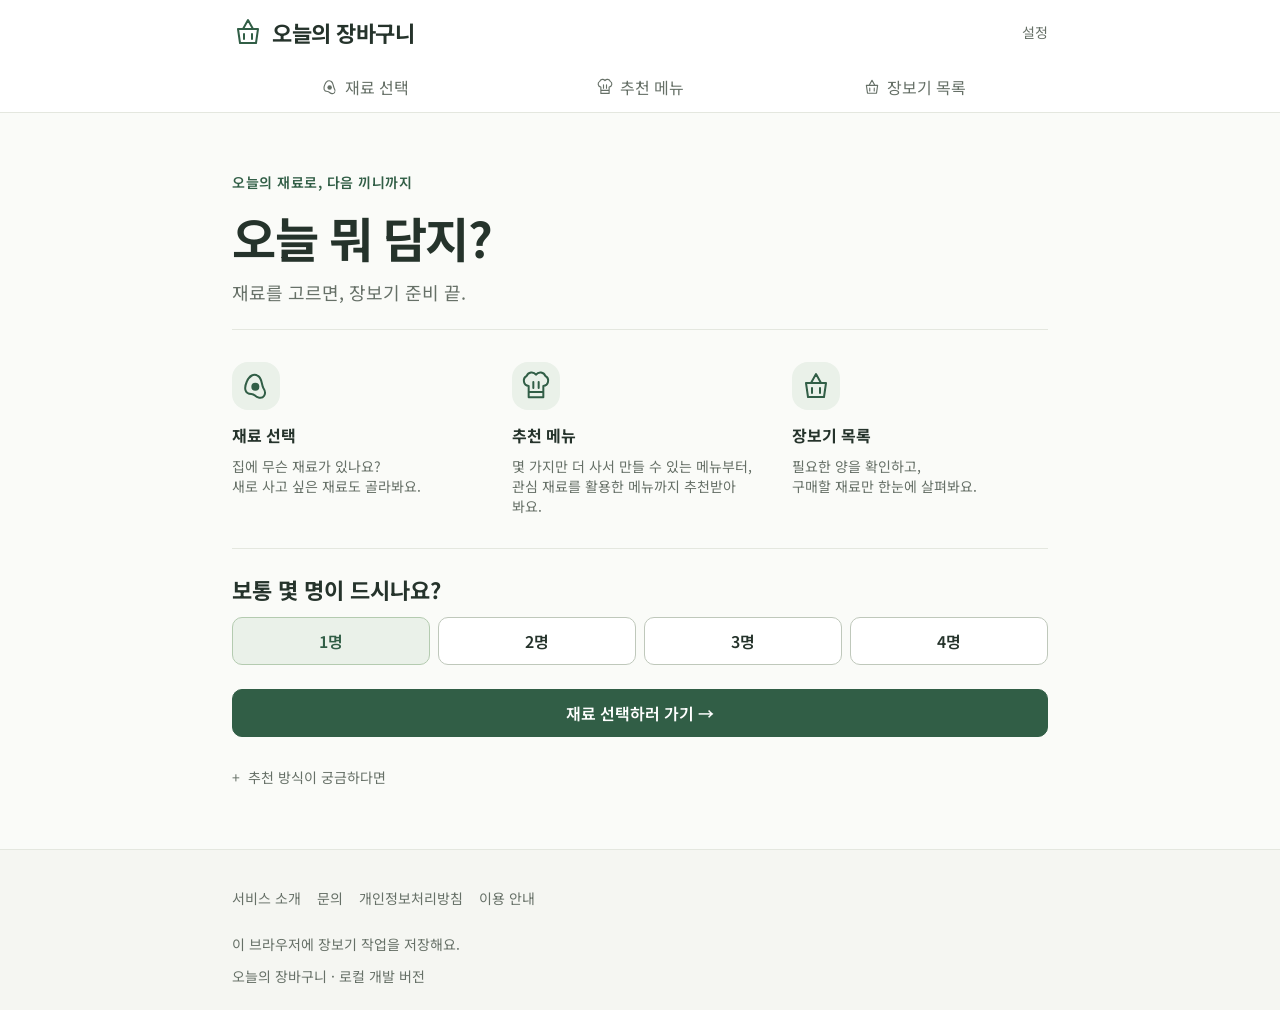
==== index.html @ 06459561 "Search Console 색인 생성 오류해결 Search Console에서 홈페이지 실제 URL 테스트_noindex 문제" ====
<!doctype html>
<html lang="ko">
<head>
  <meta charset="utf-8">
  <meta name="viewport" content="width=device-width, initial-scale=1">
  <meta name="description" content="관심 식재료로 메뉴를 고르고, 재료별 장보기 목록을 만들어요.">
  <meta name="robots" content="index, follow">
  <title>홈 | 오늘의 장바구니</title>
  <link rel="stylesheet" href="https://fonts.googleapis.com/css2?family=Noto+Sans+KR:wght@400;600;700&display=swap">
  <link rel="stylesheet" href="css/style.css">
  <script type="module" src="js/app.js"></script>
  <link rel="alternate" type="application/rss+xml" title="오늘의 장바구니 RSS" href="https://work001-c91.pages.dev/rss.xml">
</head>
<body data-page="home">
  <a class="skip-link" href="#main">본문으로 건너뛰기</a>
  <header class="site-header"><div class="container"><div class="brand-row"><a class="brand" href="index.html"><svg class="brand-mark" viewBox="0 0 32 32" fill="none" aria-hidden="true"><path d="M6 13h20l-2 14H8L6 13Z M11 13l5-9 5 9 M12 18v5 M20 18v5" stroke="currentColor" stroke-width="2" stroke-linecap="round" stroke-linejoin="round"/></svg><span>오늘의 장바구니</span></a><a class="settings-link" data-settings href="settings.html">설정</a></div><nav class="main-nav" aria-label="장보기 화면"><a href="ingredients.html"><svg class="nav-icon" viewBox="0 0 48 48" fill="none" aria-hidden="true" focusable="false"><path d="M35 27c6 9 0 17-8 14-4-1-5-5-10-5C7 36 6 27 10 18 14 8 21 5 27 9c6 3 5 12 8 18Z" stroke="currentColor" stroke-width="3" stroke-linejoin="round"/><circle cx="23" cy="25" r="6" fill="currentColor"/></svg><span>재료 선택</span></a><a href="recipes.html"><svg class="nav-icon" viewBox="0 0 48 48" fill="none" aria-hidden="true" focusable="false"><path d="M13 24a8 8 0 0 1-3-15 8 8 0 0 1 14-2 8 8 0 0 1 14 2 8 8 0 0 1-3 15v17H13V24Z M13 33h22 M20 18v9 M28 18v9" stroke="currentColor" stroke-width="3" stroke-linecap="round" stroke-linejoin="round"/></svg><span>추천 메뉴</span></a><a href="shopping-list.html"><svg class="nav-icon" viewBox="0 0 32 32" fill="none" aria-hidden="true" focusable="false"><path d="M6 13h20l-2 14H8L6 13Z M11 13l5-9 5 9 M12 18v5 M20 18v5" stroke="currentColor" stroke-width="2" stroke-linecap="round" stroke-linejoin="round"/></svg><span>장보기 목록</span></a></nav></div></header>
  <main id="main" class="container"><div id="warnings" aria-live="polite"></div><section class="home-intro"><p class="eyebrow">오늘의 재료로, 다음 끼니까지</p><h1>오늘 뭐 담지?</h1><p class="home-promise">재료를 고르면, 장보기 준비 끝.</p><ol class="home-steps" aria-label="장보기 이용 순서"><li><svg class="home-step-icon" viewBox="0 0 48 48" fill="none" aria-hidden="true" focusable="false"><path d="M35 27c6 9 0 17-8 14-4-1-5-5-10-5C7 36 6 27 10 18 14 8 21 5 27 9c6 3 5 12 8 18Z" stroke="currentColor" stroke-width="3" stroke-linejoin="round"/><circle cx="23" cy="25" r="6" fill="currentColor"/></svg><strong>재료 선택</strong><span>집에 무슨 재료가 있나요?<br>새로 사고 싶은 재료도 골라봐요.</span><svg class="home-step-arrow" viewBox="0 0 32 24" fill="none" aria-hidden="true" focusable="false"><path d="M2 12h26M19 3l9 9-9 9" stroke="currentColor" stroke-width="3" stroke-linecap="round" stroke-linejoin="round"/></svg></li><li><svg class="home-step-icon" viewBox="0 0 48 48" fill="none" aria-hidden="true" focusable="false"><path d="M13 24a8 8 0 0 1-3-15 8 8 0 0 1 14-2 8 8 0 0 1 14 2 8 8 0 0 1-3 15v17H13V24Z M13 33h22 M20 18v9 M28 18v9" stroke="currentColor" stroke-width="3" stroke-linecap="round" stroke-linejoin="round"/></svg><strong>추천 메뉴</strong><span>몇 가지만 더 사서 만들 수 있는 메뉴부터,<br>관심 재료를 활용한 메뉴까지 추천받아 봐요.</span><svg class="home-step-arrow" viewBox="0 0 32 24" fill="none" aria-hidden="true" focusable="false"><path d="M2 12h26M19 3l9 9-9 9" stroke="currentColor" stroke-width="3" stroke-linecap="round" stroke-linejoin="round"/></svg></li><li><svg class="home-step-icon" viewBox="0 0 32 32" fill="none" aria-hidden="true" focusable="false"><path d="M6 13h20l-2 14H8L6 13Z M11 13l5-9 5 9 M12 18v5 M20 18v5" stroke="currentColor" stroke-width="2" stroke-linecap="round" stroke-linejoin="round"/></svg><strong>장보기 목록</strong><span>필요한 양을 확인하고,<br>구매할 재료만 한눈에 살펴봐요.</span></li></ol></section><div id="app"></div><p id="live" role="status" aria-live="polite" aria-atomic="true"></p><noscript><p class="notice warning">재료 선택과 추천 메뉴에는 JavaScript가 필요해요. 브라우저 설정에서 허용해 주세요.</p></noscript></main>
  <footer class="site-footer"><div class="container"><nav class="footer-links" aria-label="서비스 안내"><a href="about.html">서비스 소개</a><a href="contact.html">문의</a><a href="privacy.html">개인정보처리방침</a><a href="terms.html">이용 안내</a></nav><p class="muted">이 브라우저에 장보기 작업을 저장해요.</p><p class="muted">오늘의 장바구니 · 로컬 개발 버전</p></div></footer>
</body>
</html>
---- css/style.css ----
:root {
  --picker-chip-height: 40px; --picker-tab-height: 44px; --picker-filter-height: 36px;
  --pantry-bg: #EAF3E7; --pantry-text: #365B34; --pantry-border: #B4CBB0;
  --interest-bg: #FFF0DF; --interest-text: #8A460D; --interest-border: #E8BF94;
  --interest-hover: #F9E3CA; --pantry-hover: #DFECDD;
  --servings-control-width: 144px; --bottom-panel-height: 45dvh;
  --home-display-size: 40px; --home-display-line: 52px;
  --shadow-soft: 0 2px 8px #25332B06; --pill-radius: 999px;
  --nav-icon-size: 18px; --nav-icon-gap: 6px;
  --selected-basis-size: 14px; --selected-basis-line: 20px;
  --home-step-icon: 40px; --home-step-arrow: 24px; --home-step-arrow-top: 8px;
  --recipe-image-ratio: 1; --home-title: 32px; --home-title-line: 44px;
  --hero-space: 64px; --hero-title-size: 28px; --hero-title-line: 40px;
  --hero-number-size: 22px; --narrow-width: 640px;
  --search-max-height: 320px; --sidebar-width: 320px;
  --dialog-width: 400px; --letter-spacing: 0px;
  --compact-title: 18px; --header-layer: 10; --manager-width: 720px;
  --compact-header: 48px; --manager-desktop-height: 85dvh;
  color-scheme: light;
  --font: 'Noto Sans KR', sans-serif;
  --primary: #315E46; --primary-hover: #264B37; --primary-pressed: #193526;
  --secondary: #EAF1E9; --bg: #FAFBF8; --surface: #FFFFFF;
  --surface-soft: #F5F6F2; --divider: #E4E7DF; --heading-rule: 3px;
  --text: #25332B; --muted: #667067; --border: #BFC8BB;
  --success: #315E46; --success-bg: #DCFCE7;
  --warning: #854D0E; --warning-bg: #FEF3C7;
  --error: #B91C1C; --error-bg: #FEE2E2;
  --danger-hover: #991B1B; --danger-pressed: #7F1D1D;
  --soft-hover: #F1F5F9; --soft-pressed: #E2E8F0;
  --disabled-bg: #E2E8F0; --disabled-text: #475569;
  --overlay: #0F172A80;
  --s1: 4px; --s2: 8px; --s3: 12px; --s4: 16px;
  --s5: 24px; --s6: 32px; --s7: 48px; --s8: 64px;
  --radius-control: 10px; --radius-card: 16px;
  --line: 1px; --focus: 3px solid #315E46;
  --shadow-dialog: 0 8px 24px #0F172A26;
  --content-width: 880px; --reading-width: 720px; --settings-width: 640px;
  --gutter: 16px; --touch: 48px; --header-height: 64px; --nav-height: 48px;
  --title-size: 28px; --title-line: 40px;
  --heading-size: 22px; --heading-line: 32px;
  --body-size: 16px; --body-line: 26px; --small-line: 24px;
  --quantity-size: 18px; --quantity-line: 28px;
  --weight-normal: 400; --weight-button: 600; --weight-heading: 700;
  --ad-content-gap: 32px; --ad-control-gap: 48px;
}

/* Foundations */
* { box-sizing: border-box; }
[hidden] { display: none !important; }
html { scroll-behavior: smooth; scroll-padding-top: calc(var(--header-height) + var(--nav-height) + var(--s4)); }
body { margin: 0; font: var(--weight-normal) var(--body-size)/var(--body-line) var(--font); color: var(--text); background: var(--bg); word-break: keep-all; overflow-wrap: anywhere; }
body:has(dialog[open]) { overflow: hidden; }
h1,h2,h3,p { margin: 0; }
h1 { font-size: var(--title-size); line-height: var(--title-line); }
h2 { font-size: var(--heading-size); line-height: var(--heading-line); }
h3 { font-size: var(--compact-title); line-height: var(--small-line); }
p + p { margin-top: var(--s3); }
a { color: var(--primary); text-underline-offset: var(--s1); }
button,input,select,textarea { font: inherit; max-width: 100%; }
button,a,input { -webkit-tap-highlight-color: transparent; touch-action: manipulation; }
button { cursor: pointer; }
button:disabled { cursor: not-allowed; }
button,a,p,li,section,div,article { min-width: 0; }
svg { display: block; flex-shrink: 0; }
ul,ol { padding-left: var(--s5); }
:focus-visible { outline: var(--focus); outline-offset: var(--s1); }
.container { width: 100%; max-width: var(--content-width); margin-inline: auto; padding-inline: var(--gutter); }
main { padding-block: var(--s5) var(--s7); min-height: 65vh; }
.muted,.lede { color: var(--muted); }
.eyebrow { color: var(--primary); font-size: var(--selected-basis-size); font-weight: var(--weight-button); }
.section-heading { display: flex; align-items: center; justify-content: space-between; flex-wrap: wrap; gap: var(--s2); margin-bottom: var(--s3); }
.section-heading h2 { margin: 0; }
.section-heading > a { display: inline-flex; align-items: center; min-height: var(--touch); font-size: var(--selected-basis-size); }
.page-heading { margin-bottom: var(--s5); }
.page-heading .eyebrow { display: none; }
body:is([data-page=ingredients],[data-page=recipes],[data-page=shopping-list]) .page-heading { position: absolute; width: 1px; height: 1px; overflow: hidden; clip-path: inset(50%); }
.flow-heading { position: absolute; width: 1px; height: 1px; overflow: hidden; clip-path: inset(50%); }

/* Shared header: navigation is quieter than the current task. */
.skip-link { position: absolute; top: -100px; left: var(--s4); z-index: 20; background: var(--surface); padding: var(--s3); }
.skip-link:focus { top: var(--s2); }
.site-header { position: sticky; top: 0; z-index: var(--header-layer); background: var(--surface); border-bottom: var(--line) solid var(--divider); }
.brand-row { min-height: var(--header-height); display: flex; justify-content: space-between; align-items: center; gap: var(--s3); }
.brand { display: inline-flex; align-items: center; gap: var(--s2); color: var(--text); text-decoration: none; font-size: var(--compact-title); font-weight: var(--weight-heading); letter-spacing: -.5px; }
.brand-mark { width: var(--s6); height: var(--s6); color: var(--primary); }
.settings-link { min-height: var(--touch); display: inline-flex; align-items: center; color: var(--muted); font-size: var(--selected-basis-size); text-decoration: none; white-space: nowrap; }
.main-nav { display: grid; grid-template-columns: repeat(3,minmax(0,1fr)); gap: var(--s2); }
.main-nav a { display: flex; align-items: center; justify-content: center; gap: var(--nav-icon-gap); min-height: var(--nav-height); border-bottom: var(--heading-rule) solid transparent; color: var(--muted); font-size: var(--selected-basis-size); text-decoration: none; }
.main-nav a[aria-current=page] { color: var(--primary); border-color: var(--primary); font-weight: var(--weight-heading); }
.main-nav a:hover { color: var(--primary); }
.nav-icon { width: var(--nav-icon-size); height: var(--nav-icon-size); }

/* Buttons and fields */
.button { min-height: var(--touch); display: inline-flex; align-items: center; justify-content: center; gap: var(--s2); padding: var(--s2) var(--s4); border: var(--line) solid var(--border); border-radius: var(--radius-control); background: var(--surface); color: var(--text); font-size: var(--body-size); font-weight: var(--weight-button); line-height: var(--small-line); text-align: center; text-decoration: none; }
.primary { background: var(--primary); color: var(--surface); border-color: var(--primary); }
.primary:hover { background: var(--primary-hover); }
.primary:active { background: var(--primary-pressed); }
.secondary:hover { background: var(--surface-soft); }
.selected,.selected:hover { background: var(--secondary); color: var(--primary); border-color: var(--pantry-border); }
.danger { background: var(--error); color: var(--surface); border-color: var(--error); }
.danger:hover { background: var(--danger-hover); }
.text-danger { border-color: transparent; background: transparent; color: var(--error); }
.text-danger:hover { background: var(--error-bg); }
.button:disabled { background: var(--surface-soft); color: var(--disabled-text); border-color: var(--divider); opacity: .65; }
.square { width: var(--touch); padding: 0; }
.actions { display: flex; flex-wrap: wrap; gap: var(--s2); margin-top: var(--s5); }
.actions > .button { flex: 1 1 auto; }
input[type=search],textarea { width: 100%; min-height: var(--touch); padding: var(--s3); border: var(--line) solid var(--divider); border-radius: var(--radius-control); color: var(--text); background: var(--surface); }
input[type=search] { padding-left: var(--s7); background-image: url("data:image/svg+xml,%3Csvg xmlns='http://www.w3.org/2000/svg' width='20' height='20' viewBox='0 0 24 24' fill='none' stroke='%23667067' stroke-width='1.8' stroke-linecap='round'%3E%3Ccircle cx='10.5' cy='10.5' r='6.5'/%3E%3Cpath d='m16 16 5 5'/%3E%3C/svg%3E"); background-repeat: no-repeat; background-position: var(--s4) center; }
input::placeholder { color: var(--muted); opacity: 1; }
input[type=checkbox],input[type=radio] { width: 20px; height: 20px; margin: 0; accent-color: var(--primary); flex-shrink: 0; }
.panel { padding: var(--s4); border: var(--line) solid var(--divider); background: var(--surface); border-radius: var(--radius-card); }
.panel h2 { margin-bottom: var(--s3); }
.chips { display: flex; flex-wrap: wrap; gap: var(--s2); }
.notice,.empty { padding: var(--s4); background: var(--surface-soft); border-radius: var(--radius-card); color: var(--muted); }
.empty h2 { font-size: var(--compact-title); color: var(--text); margin-bottom: var(--s2); }
.empty .button { margin-top: var(--s3); }
.notice.warning { background: var(--warning-bg); color: var(--warning); }
.notice.error { background: var(--error-bg); color: var(--error); }
#warnings:empty,#live:empty { display: none; }
#warnings:not(:empty) { margin-bottom: var(--s4); }
#live:not(:empty),#recipe-feedback:not(:empty) { display: flex; flex-wrap: wrap; align-items: center; gap: var(--s2); padding: var(--s3); border-radius: var(--radius-control); background: var(--secondary); color: var(--primary); margin-block: var(--s3); }
.loading { min-height: 96px; display: flex; align-items: center; gap: var(--s3); color: var(--muted); }
.loading::before { content: ''; width: var(--s5); height: var(--s5); border: 3px solid var(--divider); border-top-color: var(--primary); border-radius: 50%; animation: spin 1s linear infinite; }
@keyframes spin { to { transform: rotate(360deg); } }
summary { min-height: var(--touch); display: flex; align-items: center; gap: var(--s2); cursor: pointer; list-style: none; }
summary::-webkit-details-marker { display: none; }
summary::before { content: '+'; color: var(--muted); }
details[open] > summary::before { content: '−'; }

/* Home: a short, welcoming introduction, with one clear next step. */
.home-intro { padding-top: var(--s4); }
.home-intro .eyebrow { letter-spacing: .5px; }
.home-intro h1 { font-size: var(--home-display-size); line-height: var(--home-display-line); letter-spacing: -1.5px; margin-block: var(--s3); }
.home-promise { color: var(--muted); font-size: var(--compact-title); font-weight: var(--weight-normal); }
.home-steps { display: grid; grid-template-columns: minmax(0,1fr); gap: var(--s5); list-style: none; padding: var(--s5) 0; margin: var(--s5) 0; border-top: var(--line) solid var(--divider); border-bottom: var(--line) solid var(--divider); }
.home-steps li { display: grid; grid-template-columns: var(--s7) minmax(0,1fr); column-gap: var(--s3); }
.home-step-icon { width: var(--home-step-icon); height: var(--home-step-icon); color: var(--primary); grid-column: 1; grid-row: 1 / 3; background: var(--secondary); padding: var(--s2); border-radius: var(--radius-card); }
.home-steps strong { grid-column: 2; font-size: var(--body-size); }
.home-steps span { grid-column: 2; display: block; font-size: var(--selected-basis-size); line-height: var(--selected-basis-line); color: var(--muted); margin-top: var(--s1); }
.home-step-arrow { display: none; }
#home-start { width: 100%; }
.people-setup.panel { padding: 0 0 var(--s5); border: 0; background: transparent; }
.home-mode-guide { margin-top: var(--s4); color: var(--muted); font-size: var(--selected-basis-size); }
.home-mode-guide p { margin-block: var(--s2); }
.people-options { display: grid; grid-template-columns: repeat(4,minmax(0,1fr)); gap: var(--s2); }

/* Shared segment switch. Both source and recommendation switches use the same rule. */
.ingredient-source-tabs,.mode-tabs { display: grid; grid-template-columns: repeat(2,minmax(0,1fr)); gap: var(--s1); padding: var(--s1); background: var(--surface-soft); border: var(--line) solid var(--divider); border-radius: var(--radius-card); margin-bottom: var(--s4); }
.ingredient-source-tabs .button,.mode-tabs .button { border: var(--line) solid transparent; background: transparent; color: var(--muted); padding-inline: var(--s2); font-size: var(--selected-basis-size); }
.ingredient-source-tabs .button[aria-selected=true],.mode-tabs .button.selected { background: var(--surface); border-color: var(--divider); color: var(--primary); box-shadow: var(--shadow-soft); }

/* Ingredient picker: chips carry meaning; categories remain secondary. */
/* Ingredient workspace: source switch -> selection -> folder tabs -> filters -> items. */
.panel.pantry-picker { padding: var(--s3); border: var(--line) solid var(--divider); border-radius: var(--radius-card); background: var(--surface); }
.ingredient-selection { padding-bottom: var(--s3); margin-bottom: var(--s3); border-bottom: var(--line) solid var(--divider); }
.ingredient-selection .chips { gap: var(--s1); }
.ingredient-selection .button { min-height: var(--picker-chip-height); border-radius: var(--pill-radius); font-size: var(--selected-basis-size); font-weight: var(--weight-normal); padding: var(--s1) var(--s2); }
#pantry-selected-chips .selected { background: var(--pantry-bg); color: var(--pantry-text); border-color: transparent; }
#ingredient-selected-chips .selected { background: var(--interest-bg); color: var(--interest-text); border-color: transparent; }
.ingredient-selection .chips > .selection-more { background: transparent; border: var(--line) dashed var(--border); color: var(--muted); }
.ingredient-categories { display: grid; grid-template-columns: .85fr 1.2fr 1.25fr .85fr .85fr; gap: 0; padding: var(--s1) var(--s1) 0; margin-bottom: var(--s2); background: var(--surface-soft); border: var(--line) solid var(--divider); border-radius: var(--radius-control) var(--radius-control) 0 0; }
.ingredient-categories .button { position: relative; width: 100%; min-height: var(--picker-tab-height); padding: var(--s2) 0; display: flex; flex-direction: row; gap: 2px; white-space: nowrap; border: var(--line) solid transparent; border-radius: var(--s2) var(--s2) 0 0; background: transparent; color: var(--muted); font-size: var(--selected-basis-size); font-weight: var(--weight-normal); line-height: var(--selected-basis-line); }
.ingredient-categories .button:hover { color: var(--primary); }
.ingredient-categories .button.selected { background: var(--surface); border-color: var(--divider); border-bottom-color: var(--surface); color: var(--primary); font-weight: var(--weight-button); }
.ingredient-categories .button.selected::after { content: ''; position: absolute; left: 0; right: 0; bottom: -2px; height: 2px; background: var(--surface); }
.ingredient-category-icon { width: 16px; height: 16px; flex-shrink: 0; }
.quick-sections { margin-top: var(--s3); }
.quick-sections h3 { position: absolute; width: 1px; height: 1px; overflow: hidden; clip-path: inset(50%); }
.quick-sections .chips { gap: var(--s1); }
.quick-sections .button { min-height: var(--picker-chip-height); border-color: var(--divider); border-radius: var(--s2); background: var(--surface); padding: var(--s1) var(--s2); font-size: var(--body-size); font-weight: var(--weight-normal); box-shadow: none; }
.quick-sections .button:hover { border-color: var(--pantry-border); background: var(--secondary); }
.quick-sections section { margin-bottom: var(--s3); }
.pantry-picker input[type=search] { min-height: var(--picker-tab-height); padding-block: var(--s2); background-color: var(--surface-soft); }
.picker-help { font-size: var(--selected-basis-size); color: var(--muted); }

/* Search results */
.search-results,.menu-search-list { max-height: var(--search-max-height); overflow-y: auto; border: var(--line) solid var(--divider); background: var(--surface); border-radius: var(--radius-control); margin-top: var(--s2); overscroll-behavior: contain; }
.search-option,.menu-search-list > .search-menu-option { display: grid; grid-template-columns: minmax(0,1fr) auto; gap: var(--s1) var(--s3); align-items: center; width: 100%; min-height: var(--touch); padding: var(--s3); text-align: left; border: 0; background: var(--surface); color: var(--text); border-radius: 0; cursor: pointer; }
.search-option + .search-option,.search-menu-option + .search-menu-option { border-top: var(--line) solid var(--divider); }
.search-option:hover,.search-option[aria-selected=true],.search-menu-option:hover,.search-menu-option:focus-visible { background: var(--secondary); }
.search-result-name { color: var(--text); font-size: var(--body-size); font-weight: var(--weight-button); }
.search-result-status,.search-result-meta { color: var(--muted); font-size: var(--selected-basis-size); line-height: var(--selected-basis-line); font-weight: var(--weight-normal); }
.search-result-status { white-space: nowrap; text-align: right; }
.search-result-meta { grid-column: 1 / -1; }
.search-list-heading { display: flex; align-items: center; justify-content: space-between; gap: var(--s2); padding: var(--s2) var(--s3); font-size: var(--selected-basis-size); border-bottom: var(--line) solid var(--divider); }
.menu-search-list > p { padding: var(--s3); }

/* Recommendations: secondary filters precede the menu cards. */
.recommendation-controls { margin-bottom: var(--s5); }
.horizontal-buttons { display: flex; flex-wrap: nowrap; gap: var(--s1); overflow-x: auto; scrollbar-width: thin; }
.food-kinds { position: relative; }
.food-kinds::after { content: ''; position: absolute; right: 0; top: 0; bottom: 0; width: var(--s4); background: linear-gradient(90deg,transparent,var(--bg)); pointer-events: none; }
.food-filters .button { flex: 0 0 auto; min-height: var(--touch); padding: var(--s2) var(--s3); border: 0; background: transparent; color: var(--muted); font-size: var(--selected-basis-size); font-weight: var(--weight-normal); white-space: nowrap; border-radius: var(--pill-radius); }
.food-filters .button.selected { background: var(--secondary); color: var(--primary); }
.interest-section { border-top: var(--line) solid var(--divider); margin-top: var(--s3); padding-top: var(--s2); }
.interest-section .section-heading { flex-wrap: nowrap; margin: 0; }
.interest-section .field-label { font-size: var(--selected-basis-size); color: var(--muted); }
.interest-actions { display: flex; align-items: center; gap: var(--s2); flex-shrink: 0; }
.interest-actions a,.interest-select-all { min-height: var(--touch); display: inline-flex; align-items: center; font-size: var(--selected-basis-size); color: var(--muted); }
.interest-select-all { border: 0; background: transparent; padding-inline: var(--s2); }
.interest-chips { flex-wrap: nowrap; overflow-x: auto; scrollbar-width: thin; padding-block: var(--s1) var(--s2); }
.interest-chips .button { flex: 0 0 auto; white-space: nowrap; border-radius: var(--pill-radius); font-size: var(--selected-basis-size); font-weight: var(--weight-normal); border-color: var(--divider); }
.interest-chips .button.selected { background: var(--interest-bg); color: var(--interest-text); border-color: var(--interest-border); }
.results-heading { margin-top: var(--s4); margin-bottom: var(--s3); }
.results-heading h2 { font-size: var(--heading-size); }
.results-heading .muted { font-size: var(--selected-basis-size); }
#menu-results { margin-top: var(--s4); }
.card-grid { display: grid; grid-template-columns: repeat(2,minmax(0,1fr)); gap: var(--s3); align-items: stretch; }
.recipe-card.panel { display: flex; flex-direction: column; padding: var(--s3); border: var(--line) solid var(--divider); border-radius: var(--radius-card); box-shadow: var(--shadow-soft); gap: var(--s2); }
.recipe-card h3 { font-size: var(--compact-title); line-height: var(--small-line); letter-spacing: -.4px; }
.recipe-card .recipe-meta { color: var(--muted); font-size: var(--selected-basis-size); line-height: var(--selected-basis-line); }
.recipe-image { width: 100%; height: auto; aspect-ratio: var(--recipe-image-ratio); object-fit: cover; border-radius: var(--radius-control); }
.recipe-card-actions { display: grid; grid-template-columns: minmax(0,1fr) var(--touch); gap: var(--s1); padding-top: var(--s3); margin-top: auto; }
.recipe-card-actions > .primary { background: var(--secondary); color: var(--primary); border-color: transparent; padding-inline: var(--s1); }
.recipe-card-actions > .primary:hover { background: var(--pantry-hover); }
.recipe-options { position: relative; }
.recipe-options > summary { justify-content: center; width: var(--touch); color: var(--muted); border-radius: var(--radius-control); }
.recipe-options > summary::before { content: none; }
.recipe-options-content { position: absolute; right: 0; bottom: 100%; width: min(280px,calc(100vw - var(--gutter) * 2)); max-height: 50dvh; overflow-y: auto; padding: var(--s3); background: var(--surface); border: var(--line) solid var(--divider); border-radius: var(--radius-card); box-shadow: var(--shadow-dialog); z-index: 3; }
.recipe-card:nth-child(odd) .recipe-options-content { left: calc(-1 * var(--touch)); right: auto; width: min(240px,calc(100vw / 2 - var(--gutter))); }
.reasons { font-size: var(--selected-basis-size); line-height: var(--selected-basis-line); margin: 0 0 var(--s3); padding-left: var(--s4); }
.recipe-bottom { position: sticky; bottom: 0; z-index: 5; background: var(--surface); border: var(--line) solid var(--divider); border-radius: var(--radius-card) var(--radius-card) 0 0; box-shadow: 0 -4px 16px #25332B08; padding: var(--s2) var(--s3) max(var(--s3),env(safe-area-inset-bottom)); margin-top: var(--s5); }
.recipe-bottom > .primary { width: 100%; }
.recipe-bottom .selected-panel { border: 0; margin: 0; padding: 0; background: transparent; }
.recipe-bottom .drawer-toggle { width: 100%; border: 0; justify-content: space-between; font-size: var(--selected-basis-size); }
.recipe-bottom #selected-content { max-height: var(--bottom-panel-height); overflow-y: auto; }
body[data-page=recipes]:has(#menu-search:focus) .recipe-bottom { position: static; }

/* Selected menus and servings */
.selected-panel { padding: var(--s4); background: var(--surface); border: var(--line) solid var(--divider); border-radius: var(--radius-card); margin-bottom: var(--s5); }
.selected-panel h2 { font-size: var(--compact-title); margin: 0; }
.selected-hint { display: none; }
.selected-panel .selected-item { padding-block: var(--s2); border-bottom: var(--line) solid var(--divider); }
.selected-panel .selected-item:last-child { border-bottom: 0; }
.selected-line { display: grid; grid-template-columns: minmax(0,1fr) var(--servings-control-width); align-items: center; gap: var(--s2); }
.selected-menu-label { min-width: 0; }
.selected-name { font-size: var(--body-size); line-height: var(--small-line); font-weight: var(--weight-button); }
.selected-basis { display: block; font-size: var(--selected-basis-size); line-height: var(--selected-basis-line); color: var(--muted); }
.counter { display: grid; grid-template-columns: var(--touch) minmax(0,1fr) var(--touch); align-items: center; background: var(--surface-soft); border-radius: var(--radius-control); }
.counter .button { border: 0; background: transparent; padding: 0; color: var(--primary); }
.times-value { text-align: center; font-size: var(--selected-basis-size); font-variant-numeric: tabular-nums; white-space: nowrap; }
.list-more { width: 100%; margin-top: var(--s2); background: transparent; border: 0; color: var(--muted); font-size: var(--selected-basis-size); }

/* Shopping list: a compact, readable paper list. */
.shopping-category { margin-bottom: var(--s4); }
.purchase-category { background: var(--surface); border: var(--line) solid var(--divider); border-radius: var(--radius-card); padding: var(--s4); }
.purchase-heading h2 { font-size: var(--heading-size); line-height: var(--heading-line); color: var(--text); margin: 0; }
.purchase-controls { display: flex; align-items: center; justify-content: space-between; gap: var(--s2); margin-bottom: var(--s2); padding-bottom: var(--s2); border-bottom: var(--line) solid var(--divider); }
.purchase-selection-info { display: flex; flex-wrap: wrap; align-items: center; gap: 0 var(--s2); min-width: 0; }
.purchase-select-label { display: inline-flex; align-items: center; min-height: var(--touch); gap: var(--s2); white-space: nowrap; cursor: pointer; font-size: var(--selected-basis-size); }
.purchase-selection-count { font-size: var(--selected-basis-size); color: var(--muted); white-space: nowrap; }
.shopping-selection-actions { display: flex; align-items: center; gap: var(--s2); flex-shrink: 0; margin-left: auto; }
.shopping-selection-actions .button { position: relative; isolation: isolate; min-height: var(--touch); padding: 0 var(--s2); border: 0; background: transparent; font-size: var(--selected-basis-size); font-weight: var(--weight-normal); white-space: nowrap; }
.shopping-selection-actions .button::before { content: ''; position: absolute; z-index: -1; inset: var(--s1) 0; background: var(--surface); border: var(--line) solid var(--border); border-radius: var(--radius-control); }
.shopping-selection-actions .button:disabled { opacity: .65; }
.shopping-selection-actions .button:disabled::before { background: var(--surface-soft); border-color: var(--divider); }
.shopping-row { padding-block: var(--s1); }
.shopping-row + .shopping-row { border-top: var(--line) solid var(--divider); }
.shopping-main { display: grid; grid-template-columns: var(--touch) minmax(0,1fr); gap: 0; align-items: center; }
.shopping-main.owned-main { grid-template-columns: minmax(0,1fr); }
.check-label { min-height: var(--touch); display: flex; align-items: center; cursor: pointer; }
.ingredient-detail { display: grid; grid-template-columns: minmax(0,1fr) auto auto; align-items: center; gap: var(--s2); width: 100%; min-height: var(--touch); border: 0; border-radius: 0; padding: var(--s1) 0; text-align: left; background: transparent; color: var(--text); font-weight: var(--weight-normal); }
.ingredient-name { display: flex; flex-wrap: wrap; align-items: center; gap: var(--s1); font-size: var(--body-size); font-weight: var(--weight-button); }
.quantity { font-size: var(--quantity-size); line-height: var(--quantity-line); font-weight: var(--weight-button); font-variant-numeric: tabular-nums; text-align: right; max-width: min(38vw,var(--sidebar-width)); overflow-wrap: anywhere; }
.ingredient-detail > span:last-child { color: var(--muted); }
.seasoning-tag { font-size: 12px; font-weight: var(--weight-normal); color: var(--muted); background: var(--surface-soft); padding-inline: var(--s1); border-radius: var(--s1); }
.is-checked .ingredient-name { color: var(--primary); text-decoration: none; }
.uses { padding: var(--s1) 0 var(--s2) var(--touch); margin: 0; list-style: none; color: var(--muted); font-size: var(--selected-basis-size); line-height: var(--selected-basis-line); }
.uses li { display: flex; flex-wrap: wrap; gap: 0 var(--s1); }
.use-detail { white-space: nowrap; }
.owned-disclosure,.excluded-shopping { padding: var(--s2) var(--s4); background: var(--surface-soft); border: var(--line) solid var(--divider); border-radius: var(--radius-card); }
.owned-disclosure > summary,.excluded-shopping > summary { color: var(--muted); font-size: var(--body-size); font-weight: var(--weight-button); }
.owned-disclosure[open] > summary,.excluded-shopping[open] > summary { border-bottom: var(--line) solid var(--divider); margin-bottom: var(--s2); }
.excluded-shopping-row { display: grid; grid-template-columns: minmax(0,1fr) auto auto; align-items: center; gap: var(--s2); padding-block: var(--s2); border-bottom: var(--line) solid var(--divider); }
.excluded-shopping-row .button { font-size: var(--selected-basis-size); }
.reset-area { padding-top: var(--s4); margin-top: var(--s5); border-top: var(--line) solid var(--divider); }
.reset-area .button { font-size: var(--selected-basis-size); }

/* Settings, dialogs and secondary pages */
fieldset { border: 0; padding: 0; margin: 0 0 var(--s5); min-width: 0; }
legend,.field-label { font-weight: var(--weight-button); margin-bottom: var(--s3); }
.settings-width { max-width: var(--settings-width); margin-inline: auto; }
.settings-form { border: 0; padding: 0; background: transparent; }
.mode-options { display: grid; gap: var(--s2); }
.radio-card { display: flex; align-items: center; gap: var(--s2); min-height: var(--touch); padding: var(--s3); border: var(--line) solid var(--divider); border-radius: var(--radius-control); background: var(--surface); cursor: pointer; }
.radio-card:has(input:checked) { background: var(--secondary); border-color: var(--pantry-border); color: var(--primary); }
.people-options .radio-card { justify-content: center; flex-wrap: wrap; }
.setting-example { margin-bottom: var(--s5); font-size: var(--selected-basis-size); }
.exclusion-settings { margin-top: var(--s5); }
.exclusion-settings p { margin-top: var(--s2); color: var(--muted); }
dialog { width: calc(100% - var(--s6)); max-width: var(--dialog-width); max-height: 90dvh; overflow-y: auto; border: var(--line) solid var(--divider); border-radius: var(--radius-card); padding: var(--s5); color: var(--text); background: var(--surface); box-shadow: var(--shadow-dialog); }
dialog::backdrop { background: var(--overlay); }
dialog h2 { font-size: var(--heading-size); margin-bottom: var(--s3); }
.exclusion-reasons { display: grid; gap: var(--s2); margin-block: var(--s4); }
.exclusion-reasons .button { display: grid; text-align: left; gap: var(--s1); white-space: normal; }
.exclusion-reasons .muted { font-size: var(--selected-basis-size); font-weight: var(--weight-normal); }
.excluded-dialog { width: 100%; max-width: 100%; height: 100dvh; max-height: 100dvh; margin: 0; border-radius: 0; padding: var(--s4); }
.excluded-dialog > .section-heading { position: sticky; top: calc(-1 * var(--s4)); background: var(--surface); z-index: 1; padding-block: var(--s2); }
.excluded-row { display: grid; grid-template-columns: minmax(0,1fr) auto; align-items: center; gap: var(--s2); border-bottom: var(--line) solid var(--divider); padding-block: var(--s2); }
.excluded-row .button { font-size: var(--selected-basis-size); }
.excluded-undo:not(:empty) { background: var(--secondary); padding: var(--s2); margin-block: var(--s2); }
.reading { max-width: var(--reading-width); margin-inline: auto; }
.reading section { margin-top: var(--s5); }
.reading h2 { font-size: var(--heading-size); margin-bottom: var(--s3); }
.reading li + li { margin-top: var(--s2); }
.guide-callout { margin-top: var(--s5); padding: var(--s4); background: var(--surface); border: var(--line) solid var(--divider); border-radius: var(--radius-card); }
.site-footer { border-top: var(--line) solid var(--divider); padding-block: var(--s5); background: var(--surface-soft); }
.footer-links { display: flex; flex-wrap: wrap; gap: var(--s1) var(--s4); margin-bottom: var(--s3); }
.footer-links a { display: inline-flex; align-items: center; min-height: var(--touch); color: var(--muted); text-decoration: none; font-size: var(--selected-basis-size); }
.site-footer .muted { font-size: var(--selected-basis-size); line-height: var(--selected-basis-line); }

@media (min-width: 600px) {
  .home-intro { padding-top: var(--s5); }
  .home-intro h1 { font-size: 48px; line-height: 60px; }
  .home-steps { grid-template-columns: repeat(3,minmax(0,1fr)); gap: var(--s5); padding-block: var(--s6); }
  .home-steps li { display: flex; flex-direction: column; align-items: flex-start; }
  .home-steps strong { margin-top: var(--s3); }
  .home-step-icon { width: var(--s7); height: var(--s7); }
  .home-steps span { margin-top: var(--s2); }
  .ingredient-source-tabs .button,.mode-tabs .button { font-size: var(--body-size); }
}
@media (min-width: 768px) {
  :root { --gutter: 24px; --recipe-image-ratio: 1.6; }
  main { padding-top: var(--s6); }
  .brand { font-size: var(--heading-size); }
  .main-nav a { font-size: var(--body-size); }
  .card-grid { gap: var(--s4); }
  .recipe-card.panel { padding: var(--s4); }
  .ingredient-selection { padding-top: 0; padding-bottom: var(--s3); }
  .purchase-category,.selected-panel { padding: var(--s5); }
  .excluded-dialog { width: calc(100% - var(--s6)); max-width: var(--manager-width); height: var(--manager-desktop-height); max-height: var(--manager-desktop-height); margin: auto; border-radius: var(--radius-card); }
}
@media (min-width: 1024px) {
  :root { --gutter: 32px; }
}
@media (max-width: 359px) {
  :root { --gutter: 12px; --servings-control-width: 132px; }
  .brand { font-size: var(--body-size); }
  .brand-mark { width: 28px; height: 28px; }
  .main-nav { gap: 0; }
  .main-nav a { gap: var(--s1); }
  .purchase-category,.selected-panel { padding-inline: var(--s3); }
  .purchase-controls { flex-wrap: wrap; }
  .shopping-selection-actions { margin-left: auto; }
}
@media (prefers-reduced-motion: reduce) {
  html { scroll-behavior: auto; }
  *,*::before,*::after { animation: none !important; transition: none !important; }
}

.photo-credit { margin-top: var(--s3); font-size: var(--selected-basis-size); line-height: var(--selected-basis-line); }
.photo-credit a { color: var(--muted); }

.recipe-visual { position: relative; }
.recipe-visual .recipe-image { display: block; }
.ai-image-label { position: absolute; bottom: var(--s2); left: var(--s2); padding: var(--s1) var(--s2); background: var(--surface); color: var(--muted); border-radius: var(--radius-control); font-size: var(--selected-basis-size); line-height: var(--selected-basis-line); }

.add-menu-materials { max-height: 50dvh; overflow-y: auto; font-size: var(--body-size); line-height: var(--body-line); }
.add-menu-materials strong { color: var(--text); }
.add-menu-materials p { color: var(--muted); }
.add-menu-dialog .actions { display: grid; grid-template-columns: repeat(2,minmax(0,1fr)); }

.seasonal-heading { font-size: var(--selected-basis-size); color: var(--muted); margin-bottom: var(--s2); }
.seasonal-source { font-size: var(--selected-basis-size); line-height: var(--selected-basis-line); margin-top: var(--s3); }
.seasonal-source a { color: var(--muted); }

.ingredient-subcategories { display: flex; flex-wrap: nowrap; overflow-x: auto; scrollbar-width: thin; gap: var(--s1); margin-bottom: var(--s3); }
.ingredient-subcategories .button { white-space: nowrap; flex: 0 0 auto; min-height: var(--picker-filter-height); padding: var(--s1) var(--s2); border: 0; border-radius: var(--pill-radius); background: transparent; color: var(--muted); font-size: var(--selected-basis-size); font-weight: var(--weight-normal); }
.ingredient-subcategories .button.selected { background: var(--secondary); color: var(--primary); font-weight: var(--weight-button); }

@media (max-width: 359px) { .ingredient-category-icon { width: 14px; height: 14px; } }

.ingredient-source-tabs .ingredient-category-icon { flex-shrink: 0; width: 18px; height: 18px; }
.mode-guide .mode-tabs { margin-bottom: var(--s2); }
.mode-guide .setting-example p:first-child { margin-top: 0; }

.settings-actions { display: grid; grid-template-columns: repeat(2,minmax(0,1fr)); gap: var(--s2); }
.settings-actions .button { min-width: 0; padding-inline: var(--s2); font-size: var(--body-size); }
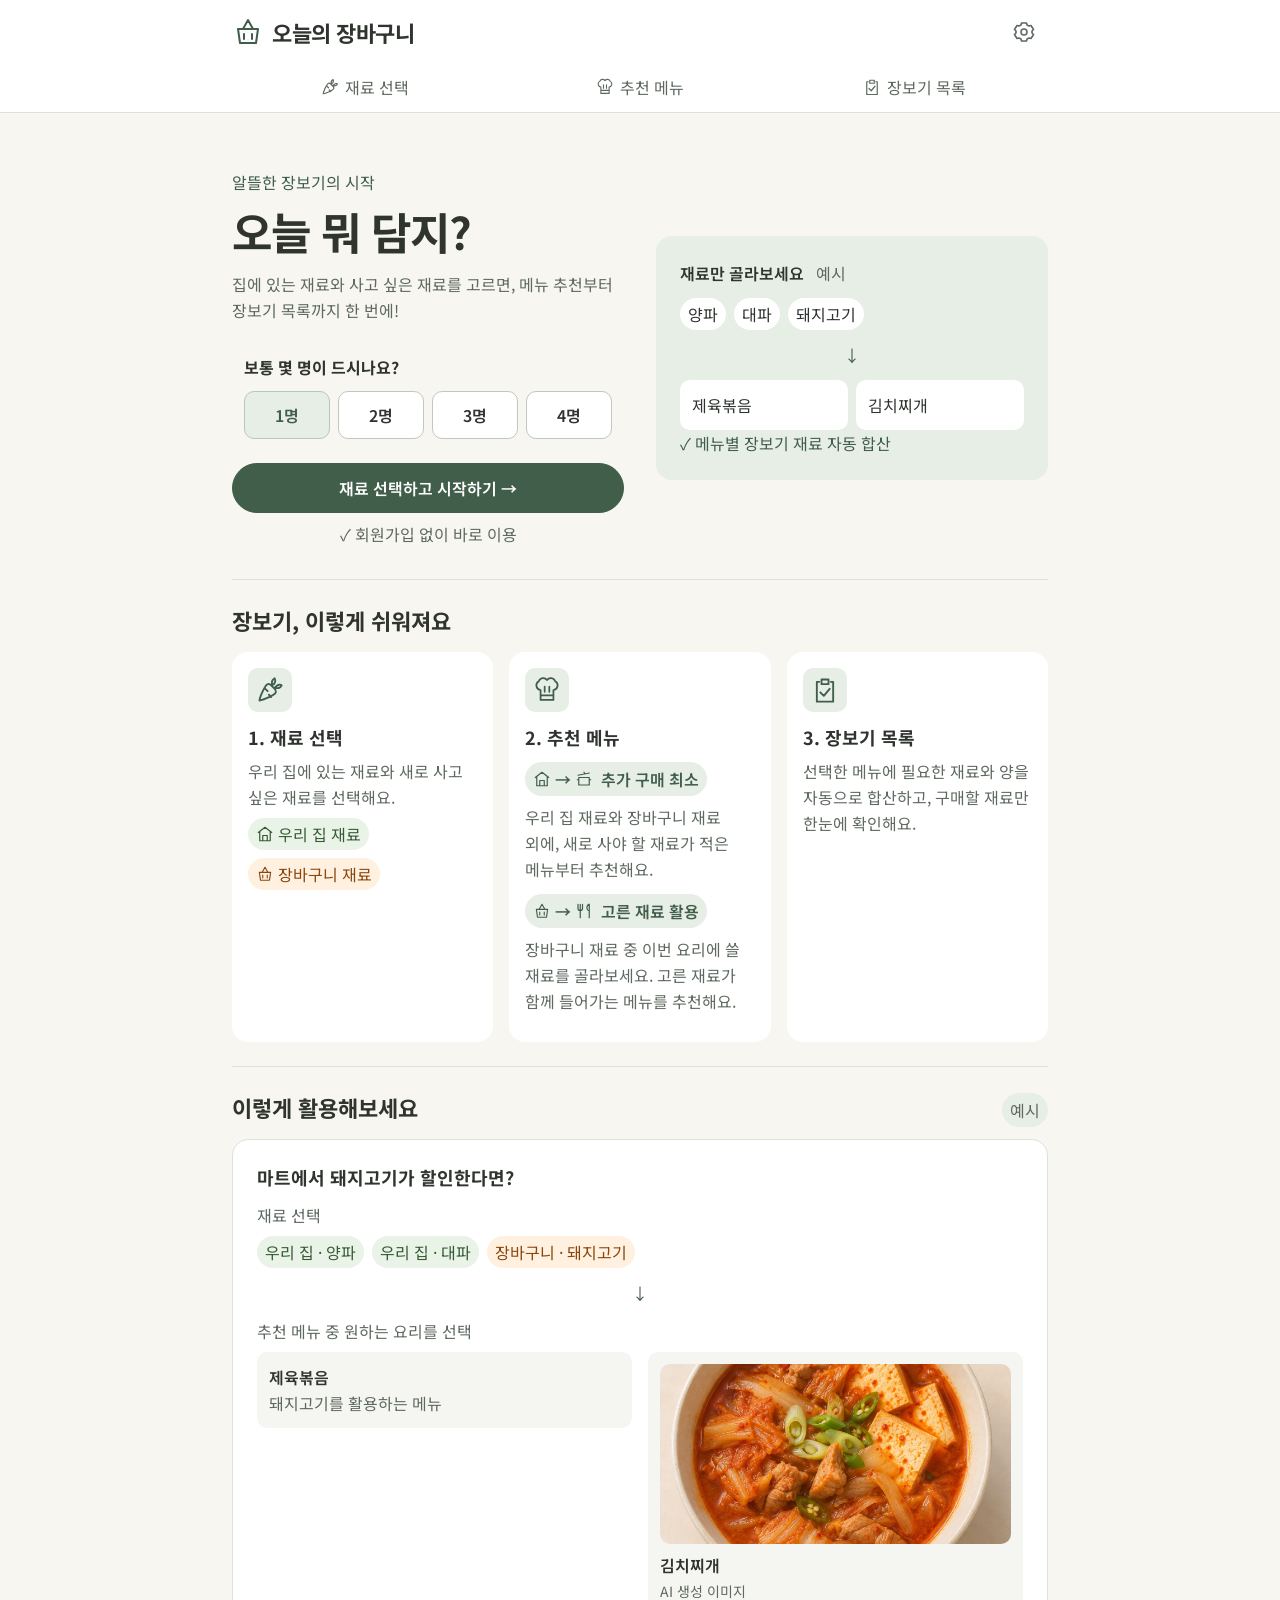
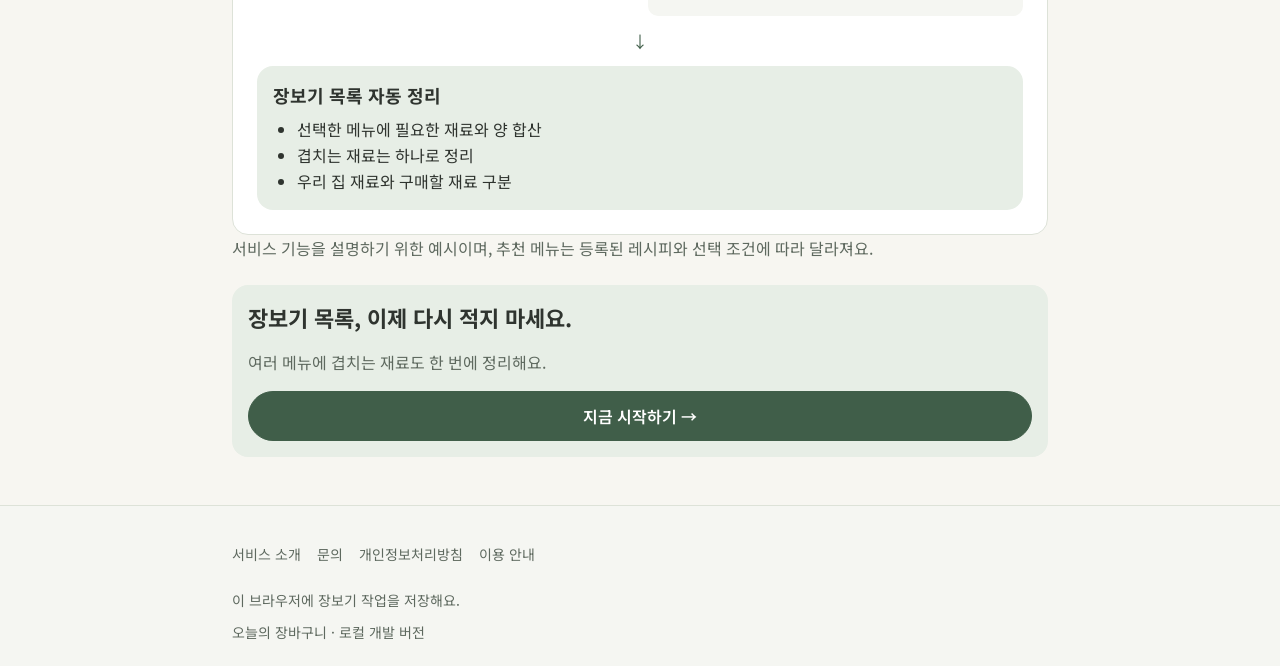
==== commit d4019d75: "메인페이지 수정 메인페이지 수정 및 아이콘 및 추천메뉴 탭 디테일 수정" ====
--- a/index.html
+++ b/index.html
@@ -3,7 +3,7 @@
 <head>
   <meta charset="utf-8">
   <meta name="viewport" content="width=device-width, initial-scale=1">
-  <meta name="description" content="관심 식재료로 메뉴를 고르고, 재료별 장보기 목록을 만들어요.">
+  <meta name="description" content="집에 있는 재료와 사고 싶은 재료로 메뉴를 고르고, 필요한 양까지 계산한 장보기 목록을 만들어요.">
   <meta name="robots" content="index, follow">
   <title>홈 | 오늘의 장바구니</title>
   <link rel="stylesheet" href="https://fonts.googleapis.com/css2?family=Noto+Sans+KR:wght@400;600;700&display=swap">
@@ -13,8 +13,14 @@
 </head>
 <body data-page="home">
   <a class="skip-link" href="#main">본문으로 건너뛰기</a>
-  <header class="site-header"><div class="container"><div class="brand-row"><a class="brand" href="index.html"><svg class="brand-mark" viewBox="0 0 32 32" fill="none" aria-hidden="true"><path d="M6 13h20l-2 14H8L6 13Z M11 13l5-9 5 9 M12 18v5 M20 18v5" stroke="currentColor" stroke-width="2" stroke-linecap="round" stroke-linejoin="round"/></svg><span>오늘의 장바구니</span></a><a class="settings-link" data-settings href="settings.html">설정</a></div><nav class="main-nav" aria-label="장보기 화면"><a href="ingredients.html"><svg class="nav-icon" viewBox="0 0 48 48" fill="none" aria-hidden="true" focusable="false"><path d="M35 27c6 9 0 17-8 14-4-1-5-5-10-5C7 36 6 27 10 18 14 8 21 5 27 9c6 3 5 12 8 18Z" stroke="currentColor" stroke-width="3" stroke-linejoin="round"/><circle cx="23" cy="25" r="6" fill="currentColor"/></svg><span>재료 선택</span></a><a href="recipes.html"><svg class="nav-icon" viewBox="0 0 48 48" fill="none" aria-hidden="true" focusable="false"><path d="M13 24a8 8 0 0 1-3-15 8 8 0 0 1 14-2 8 8 0 0 1 14 2 8 8 0 0 1-3 15v17H13V24Z M13 33h22 M20 18v9 M28 18v9" stroke="currentColor" stroke-width="3" stroke-linecap="round" stroke-linejoin="round"/></svg><span>추천 메뉴</span></a><a href="shopping-list.html"><svg class="nav-icon" viewBox="0 0 32 32" fill="none" aria-hidden="true" focusable="false"><path d="M6 13h20l-2 14H8L6 13Z M11 13l5-9 5 9 M12 18v5 M20 18v5" stroke="currentColor" stroke-width="2" stroke-linecap="round" stroke-linejoin="round"/></svg><span>장보기 목록</span></a></nav></div></header>
-  <main id="main" class="container"><div id="warnings" aria-live="polite"></div><section class="home-intro"><p class="eyebrow">오늘의 재료로, 다음 끼니까지</p><h1>오늘 뭐 담지?</h1><p class="home-promise">재료를 고르면, 장보기 준비 끝.</p><ol class="home-steps" aria-label="장보기 이용 순서"><li><svg class="home-step-icon" viewBox="0 0 48 48" fill="none" aria-hidden="true" focusable="false"><path d="M35 27c6 9 0 17-8 14-4-1-5-5-10-5C7 36 6 27 10 18 14 8 21 5 27 9c6 3 5 12 8 18Z" stroke="currentColor" stroke-width="3" stroke-linejoin="round"/><circle cx="23" cy="25" r="6" fill="currentColor"/></svg><strong>재료 선택</strong><span>집에 무슨 재료가 있나요?<br>새로 사고 싶은 재료도 골라봐요.</span><svg class="home-step-arrow" viewBox="0 0 32 24" fill="none" aria-hidden="true" focusable="false"><path d="M2 12h26M19 3l9 9-9 9" stroke="currentColor" stroke-width="3" stroke-linecap="round" stroke-linejoin="round"/></svg></li><li><svg class="home-step-icon" viewBox="0 0 48 48" fill="none" aria-hidden="true" focusable="false"><path d="M13 24a8 8 0 0 1-3-15 8 8 0 0 1 14-2 8 8 0 0 1 14 2 8 8 0 0 1-3 15v17H13V24Z M13 33h22 M20 18v9 M28 18v9" stroke="currentColor" stroke-width="3" stroke-linecap="round" stroke-linejoin="round"/></svg><strong>추천 메뉴</strong><span>몇 가지만 더 사서 만들 수 있는 메뉴부터,<br>관심 재료를 활용한 메뉴까지 추천받아 봐요.</span><svg class="home-step-arrow" viewBox="0 0 32 24" fill="none" aria-hidden="true" focusable="false"><path d="M2 12h26M19 3l9 9-9 9" stroke="currentColor" stroke-width="3" stroke-linecap="round" stroke-linejoin="round"/></svg></li><li><svg class="home-step-icon" viewBox="0 0 32 32" fill="none" aria-hidden="true" focusable="false"><path d="M6 13h20l-2 14H8L6 13Z M11 13l5-9 5 9 M12 18v5 M20 18v5" stroke="currentColor" stroke-width="2" stroke-linecap="round" stroke-linejoin="round"/></svg><strong>장보기 목록</strong><span>필요한 양을 확인하고,<br>구매할 재료만 한눈에 살펴봐요.</span></li></ol></section><div id="app"></div><p id="live" role="status" aria-live="polite" aria-atomic="true"></p><noscript><p class="notice warning">재료 선택과 추천 메뉴에는 JavaScript가 필요해요. 브라우저 설정에서 허용해 주세요.</p></noscript></main>
+  <header class="site-header"><div class="container"><div class="brand-row"><a class="brand" href="index.html"><svg class="brand-mark" viewBox="0 0 32 32" fill="none" aria-hidden="true"><path d="M6 13h20l-2 14H8L6 13Z M11 13l5-9 5 9 M12 18v5 M20 18v5" stroke="currentColor" stroke-width="2" stroke-linecap="round" stroke-linejoin="round"/></svg><span>오늘의 장바구니</span></a><a class="settings-link" data-settings href="settings.html" aria-label="설정" title="설정"><svg class="settings-icon" viewBox="0 0 24 24" fill="none" stroke="currentColor" stroke-width="1.6" stroke-linecap="round" stroke-linejoin="round" aria-hidden="true" focusable="false"><path d="m9.5 3-.5 2-2 1-2-.5-2.5 4 1.5 1.5v2L2.5 14.5l2.5 4 2-.5 2 1 .5 2h5l.5-2 2-1 2 .5 2.5-4L20 13v-2l1.5-1.5-2.5-4-2 .5-2-1-.5-2h-5Z"/><circle cx="12" cy="12" r="3"/></svg></a></div><nav class="main-nav" aria-label="장보기 화면"><a href="ingredients.html"><svg class="nav-icon" viewBox="0 0 24 24" fill="none" stroke="currentColor" stroke-width="1.6" stroke-linecap="round" stroke-linejoin="round" aria-hidden="true" focusable="false"><path d="M13 8c-2-2-4-1-5 1C6 12 3 19 3 21c2 0 9-3 12-5 2-1 3-3 1-5l-3-3ZM14 8c-1-3 0-5 2-6 1 2 1 4-2 6Zm2 2c3-3 5-3 6-2-1 2-3 3-6 2M8 11l2 2m1 3 2 2"/></svg><span>재료 선택</span></a><a href="recipes.html"><svg class="nav-icon" viewBox="0 0 48 48" fill="none" aria-hidden="true" focusable="false"><path d="M13 24a8 8 0 0 1-3-15 8 8 0 0 1 14-2 8 8 0 0 1 14 2 8 8 0 0 1-3 15v17H13V24Z M13 33h22 M20 18v9 M28 18v9" stroke="currentColor" stroke-width="3" stroke-linecap="round" stroke-linejoin="round"/></svg><span>추천 메뉴</span></a><a href="shopping-list.html"><svg class="nav-icon" viewBox="0 0 24 24" fill="none" stroke="currentColor" stroke-width="1.6" stroke-linecap="round" stroke-linejoin="round" aria-hidden="true" focusable="false"><path d="M9 3h6v4H9V3ZM7 5H5v17h14V5h-2M8 14l3 3 5-6"/></svg><span>장보기 목록</span></a></nav></div></header>
+  <main id="main" class="container"><div id="warnings" aria-live="polite"></div><section class="landing-hero" aria-labelledby="landing-title"><div class="landing-intro"><p class="landing-eyebrow">알뜰한 장보기의 시작</p><h1 id="landing-title">오늘 뭐 담지?</h1><p class="landing-lead">집에 있는 재료와 사고 싶은 재료를 고르면, 메뉴 추천부터 장보기 목록까지 한 번에!</p><div id="app"></div><p class="landing-assurance">✓ 회원가입 없이 바로 이용</p></div><aside class="landing-preview" aria-label="장보기 흐름 예시"><p class="landing-preview-label">재료만 골라보세요 <span class="landing-badge">예시</span></p><div class="landing-tags"><span>양파</span><span>대파</span><span>돼지고기</span></div><p class="landing-arrow" aria-hidden="true">↓</p><div class="landing-preview-menus"><span>제육볶음</span><span>김치찌개</span></div><p class="landing-preview-result">✓ 메뉴별 장보기 재료 자동 합산</p></aside></section>
+<section class="landing-how" aria-labelledby="how-title"><h2 id="how-title">장보기, 이렇게 쉬워져요</h2><ol class="landing-steps">
+<li><svg class="landing-icon" viewBox="0 0 24 24" fill="none" stroke="currentColor" stroke-width="1.6" stroke-linecap="round" stroke-linejoin="round" aria-hidden="true" focusable="false"><path d="M13 8c-2-2-4-1-5 1C6 12 3 19 3 21c2 0 9-3 12-5 2-1 3-3 1-5l-3-3ZM14 8c-1-3 0-5 2-6 1 2 1 4-2 6Zm2 2c3-3 5-3 6-2-1 2-3 3-6 2M8 11l2 2m1 3 2 2"/></svg><div><h3><span>1.</span> 재료 선택</h3><p>우리 집에 있는 재료와 새로 사고 싶은 재료를 선택해요.</p><div class="landing-tags"><span class="landing-owned"><svg class="landing-small-icon" viewBox="0 0 24 24" fill="none" stroke="currentColor" stroke-width="1.6" stroke-linecap="round" stroke-linejoin="round" aria-hidden="true" focusable="false"><path d="M3 10 12 3l9 7M5 9v12h14V9M9 21v-7h6v7"/></svg>우리 집 재료</span><span class="landing-planned"><svg class="landing-small-icon" viewBox="0 0 32 32" fill="none" stroke="currentColor" stroke-width="2" stroke-linecap="round" stroke-linejoin="round" aria-hidden="true" focusable="false"><path d="M6 13h20l-2 14H8L6 13Z M11 13l5-9 5 9 M12 18v5 M20 18v5"/></svg>장바구니 재료</span></div></div></li>
+<li><svg class="landing-icon" viewBox="0 0 48 48" fill="none" aria-hidden="true" focusable="false"><path d="M13 24a8 8 0 0 1-3-15 8 8 0 0 1 14-2 8 8 0 0 1 14 2 8 8 0 0 1-3 15v17H13V24Z M13 33h22 M20 18v9 M28 18v9" stroke="currentColor" stroke-width="3" stroke-linecap="round" stroke-linejoin="round"/></svg><div><h3><span>2.</span> 추천 메뉴</h3><dl><dt><span class="landing-method-icons"><svg class="landing-small-icon" viewBox="0 0 24 24" fill="none" stroke="currentColor" stroke-width="1.6" stroke-linecap="round" stroke-linejoin="round" aria-hidden="true" focusable="false"><path d="M3 10 12 3l9 7M5 9v12h14V9M9 21v-7h6v7"/></svg><span aria-hidden="true">→</span><svg class="landing-small-icon" viewBox="0 0 24 24" fill="none" stroke="currentColor" stroke-width="1.6" stroke-linecap="round" stroke-linejoin="round" aria-hidden="true" focusable="false"><path d="M5 10h14v10H5V10ZM3 13h2m14 0h2M4 7l15-3M12 3l1 2"/></svg></span>추가 구매 최소</dt><dd>우리 집 재료와 장바구니 재료 외에, 새로 사야 할 재료가 적은 메뉴부터 추천해요.</dd><dt><span class="landing-method-icons"><svg class="landing-small-icon" viewBox="0 0 32 32" fill="none" stroke="currentColor" stroke-width="2" stroke-linecap="round" stroke-linejoin="round" aria-hidden="true" focusable="false"><path d="M6 13h20l-2 14H8L6 13Z M11 13l5-9 5 9 M12 18v5 M20 18v5"/></svg><span aria-hidden="true">→</span><svg class="landing-small-icon" viewBox="0 0 24 24" fill="none" stroke="currentColor" stroke-width="1.6" stroke-linecap="round" stroke-linejoin="round" aria-hidden="true" focusable="false"><path d="M4 3v6c0 3 6 3 6 0V3M7 3v18M18 3c-3 3-3 8 1 9V3Zm1 9v9"/></svg></span>고른 재료 활용</dt><dd>장바구니 재료 중 이번 요리에 쓸 재료를 골라보세요. 고른 재료가 함께 들어가는 메뉴를 추천해요.</dd></dl></div></li>
+<li><svg class="landing-icon" viewBox="0 0 24 24" fill="none" stroke="currentColor" stroke-width="1.6" stroke-linecap="round" stroke-linejoin="round" aria-hidden="true" focusable="false"><path d="M9 3h6v4H9V3ZM7 5H5v17h14V5h-2M8 14l3 3 5-6"/></svg><div><h3><span>3.</span> 장보기 목록</h3><p>선택한 메뉴에 필요한 재료와 양을 자동으로 합산하고, 구매할 재료만 한눈에 확인해요.</p></div></li></ol></section>
+<section class="landing-example" aria-labelledby="example-title"><div class="landing-section-title"><h2 id="example-title">이렇게 활용해보세요</h2><span class="landing-badge">예시</span></div><div class="landing-demo"><h3>마트에서 돼지고기가 할인한다면?</h3><div class="landing-demo-flow"><div><p class="landing-label">재료 선택</p><div class="landing-tags"><span class="landing-owned">우리 집 · 양파</span><span class="landing-owned">우리 집 · 대파</span><span class="landing-planned">장바구니 · 돼지고기</span></div></div><p class="landing-arrow" aria-hidden="true">↓</p><div><p class="landing-label">추천 메뉴 중 원하는 요리를 선택</p><div class="landing-demo-menus"><figure><figcaption>제육볶음</figcaption><p>돼지고기를 활용하는 메뉴</p></figure><figure class="landing-photo-menu"><img src="assets/images/generated/kimchi-stew.png" alt="김치찌개 AI 생성 예시 이미지" width="320" height="320" loading="lazy" decoding="async"><figcaption>김치찌개 <small>AI 생성 이미지</small></figcaption></figure></div></div><p class="landing-arrow" aria-hidden="true">↓</p><div class="landing-list-preview"><h3>장보기 목록 자동 정리</h3><ul><li>선택한 메뉴에 필요한 재료와 양 합산</li><li>겹치는 재료는 하나로 정리</li><li>우리 집 재료와 구매할 재료 구분</li></ul></div></div></div><p class="landing-disclaimer">서비스 기능을 설명하기 위한 예시이며, 추천 메뉴는 등록된 레시피와 선택 조건에 따라 달라져요.</p></section>
+<section class="landing-final"><h2>장보기 목록, 이제 다시 적지 마세요.</h2><p>여러 메뉴에 겹치는 재료도 한 번에 정리해요.</p><a class="button primary" href="ingredients.html">지금 시작하기 →</a></section><p id="live" role="status" aria-live="polite" aria-atomic="true"></p><noscript><p class="notice warning">재료 선택과 추천 메뉴에는 JavaScript가 필요해요. 브라우저 설정에서 허용해 주세요.</p></noscript></main>
   <footer class="site-footer"><div class="container"><nav class="footer-links" aria-label="서비스 안내"><a href="about.html">서비스 소개</a><a href="contact.html">문의</a><a href="privacy.html">개인정보처리방침</a><a href="terms.html">이용 안내</a></nav><p class="muted">이 브라우저에 장보기 작업을 저장해요.</p><p class="muted">오늘의 장바구니 · 로컬 개발 버전</p></div></footer>
 </body>
 </html>
--- a/css/style.css
+++ b/css/style.css
@@ -1,4 +1,6 @@
 :root {
+  --home-mobile-title: 30px; --home-mobile-title-line: 40px;
+  --home-mobile-padding: 10px; --home-mobile-icon: 26px;
   --picker-chip-height: 40px; --picker-tab-height: 44px; --picker-filter-height: 36px;
   --pantry-bg: #EAF3E7; --pantry-text: #365B34; --pantry-border: #B4CBB0;
   --interest-bg: #FFF0DF; --interest-text: #8A460D; --interest-border: #E8BF94;
@@ -133,16 +135,8 @@
 .home-intro .eyebrow { letter-spacing: .5px; }
 .home-intro h1 { font-size: var(--home-display-size); line-height: var(--home-display-line); letter-spacing: -1.5px; margin-block: var(--s3); }
 .home-promise { color: var(--muted); font-size: var(--compact-title); font-weight: var(--weight-normal); }
-.home-steps { display: grid; grid-template-columns: minmax(0,1fr); gap: var(--s5); list-style: none; padding: var(--s5) 0; margin: var(--s5) 0; border-top: var(--line) solid var(--divider); border-bottom: var(--line) solid var(--divider); }
-.home-steps li { display: grid; grid-template-columns: var(--s7) minmax(0,1fr); column-gap: var(--s3); }
-.home-step-icon { width: var(--home-step-icon); height: var(--home-step-icon); color: var(--primary); grid-column: 1; grid-row: 1 / 3; background: var(--secondary); padding: var(--s2); border-radius: var(--radius-card); }
-.home-steps strong { grid-column: 2; font-size: var(--body-size); }
-.home-steps span { grid-column: 2; display: block; font-size: var(--selected-basis-size); line-height: var(--selected-basis-line); color: var(--muted); margin-top: var(--s1); }
-.home-step-arrow { display: none; }
 #home-start { width: 100%; }
 .people-setup.panel { padding: 0 0 var(--s5); border: 0; background: transparent; }
-.home-mode-guide { margin-top: var(--s4); color: var(--muted); font-size: var(--selected-basis-size); }
-.home-mode-guide p { margin-block: var(--s2); }
 .people-options { display: grid; grid-template-columns: repeat(4,minmax(0,1fr)); gap: var(--s2); }
 
 /* Shared segment switch. Both source and recommendation switches use the same rule. */
@@ -313,11 +307,6 @@
 @media (min-width: 600px) {
   .home-intro { padding-top: var(--s5); }
   .home-intro h1 { font-size: 48px; line-height: 60px; }
-  .home-steps { grid-template-columns: repeat(3,minmax(0,1fr)); gap: var(--s5); padding-block: var(--s6); }
-  .home-steps li { display: flex; flex-direction: column; align-items: flex-start; }
-  .home-steps strong { margin-top: var(--s3); }
-  .home-step-icon { width: var(--s7); height: var(--s7); }
-  .home-steps span { margin-top: var(--s2); }
   .ingredient-source-tabs .button,.mode-tabs .button { font-size: var(--body-size); }
 }
 @media (min-width: 768px) {
@@ -377,3 +366,82 @@
 
 .settings-actions { display: grid; grid-template-columns: repeat(2,minmax(0,1fr)); gap: var(--s2); }
 .settings-actions .button { min-width: 0; padding-inline: var(--s2); font-size: var(--body-size); }
+
+/* Landing styles are scoped to home; other screens keep their theme. */
+body[data-page=home] { --primary: #405E49; --primary-hover: #334C3B; --primary-pressed: #293D30; --bg: #F7F6F1; --secondary: #E7EEE6; --text: #2F342F; --muted: #5E695F; --divider: #DDE2D8; --home-hero-gap: 32px; --home-photo-height: 120px; }
+body[data-page=home] main { padding-top: var(--s5); }
+body[data-page=home] h2 { font-size: var(--heading-size); line-height: var(--heading-line); margin: 0 0 var(--s4); }
+body[data-page=home] h3 { font-size: var(--compact-title); line-height: var(--body-line); margin: 0 0 var(--s2); }
+body[data-page=home] p { font-size: var(--body-size); line-height: var(--body-line); }
+body[data-page=home] .landing-hero { display: grid; gap: var(--home-hero-gap); padding-block: var(--s3) var(--s5); }
+body[data-page=home] .landing-eyebrow { color: var(--primary); margin: 0 0 var(--s2); }
+body[data-page=home] .landing-intro h1 { font-size: 36px; line-height: 46px; margin: 0 0 var(--s3); letter-spacing: -1px; }
+body[data-page=home] .landing-lead { color: var(--muted); margin: 0 0 var(--s4); }
+body[data-page=home] .button.primary { min-height: 50px; width: 100%; border-radius: var(--pill-radius); }
+body[data-page=home] #app { margin: 0; }
+body[data-page=home] .people-setup { padding: var(--s3); margin-bottom: var(--s3); }
+body[data-page=home] .people-setup h2 { font-size: var(--body-size); margin-bottom: var(--s2); }
+body[data-page=home] .landing-assurance { text-align: center; color: var(--muted); margin: var(--s2) 0 0; }
+body[data-page=home] .landing-preview { display: none; background: var(--secondary); border-radius: var(--radius-card); padding: var(--s5); }
+body[data-page=home] .landing-preview-label { font-weight: var(--weight-button); margin: 0 0 var(--s3); }
+body[data-page=home] .landing-tags { display: flex; flex-wrap: wrap; gap: var(--s2); }
+body[data-page=home] .landing-tags span { font-size: var(--body-size); line-height: var(--small-line); padding: var(--s1) var(--s2); background: var(--surface); border-radius: var(--pill-radius); }
+body[data-page=home] .landing-badge { font-size: var(--body-size); font-weight: var(--weight-normal); padding: var(--s1) var(--s2); background: var(--secondary); border-radius: var(--pill-radius); color: var(--muted); }
+body[data-page=home] .landing-preview-menus { display: grid; grid-template-columns: repeat(2,minmax(0,1fr)); gap: var(--s2); }
+body[data-page=home] .landing-preview-menus span { padding: var(--s3); border-radius: var(--radius-control); background: var(--surface); }
+body[data-page=home] .landing-preview-result { color: var(--primary); margin-bottom: 0; }
+body[data-page=home] .landing-how,body[data-page=home] .landing-example { border-top: var(--line) solid var(--divider); padding-block: var(--s5); }
+body[data-page=home] .landing-steps { display: grid; gap: var(--s4); padding: 0; margin: 0; list-style: none; }
+body[data-page=home] .landing-steps > li { display: grid; grid-template-columns: 44px minmax(0,1fr); gap: var(--s3); background: var(--surface); border-radius: var(--radius-card); padding: var(--s4); }
+body[data-page=home] .landing-icon { width: 44px; height: 44px; padding: var(--s2); border-radius: var(--radius-control); background: var(--secondary); color: var(--primary); }
+body[data-page=home] .landing-steps p { color: var(--muted); margin: 0 0 var(--s2); }
+body[data-page=home] .landing-steps .landing-tags span { background: var(--surface-soft); }
+body[data-page=home] .landing-steps dl { margin: var(--s3) 0 0; font-size: var(--body-size); line-height: var(--body-line); }
+body[data-page=home] .landing-steps dt { color: var(--primary); font-weight: var(--weight-button); }
+body[data-page=home] .landing-steps dd { margin: var(--s1) 0 var(--s2); color: var(--muted); }
+body[data-page=home] .landing-section-title { display: flex; align-items: baseline; justify-content: space-between; gap: var(--s2); }
+body[data-page=home] .landing-demo { padding: var(--s4); background: var(--surface); border: var(--line) solid var(--divider); border-radius: var(--radius-card); }
+body[data-page=home] .landing-label { margin: var(--s3) 0 var(--s2); color: var(--muted); }
+body[data-page=home] .landing-tags .landing-owned { background: var(--pantry-bg); color: var(--pantry-text); }
+body[data-page=home] .landing-tags .landing-planned { background: var(--interest-bg); color: var(--interest-text); }
+body[data-page=home] .landing-arrow { margin: var(--s3) 0; text-align: center; color: var(--primary); }
+body[data-page=home] .landing-demo-menus { display: grid; grid-template-columns: repeat(2,minmax(0,1fr)); gap: var(--s2); align-items: start; }
+body[data-page=home] .landing-demo-menus figure { margin: 0; padding: var(--s3); background: var(--surface-soft); border-radius: var(--radius-control); min-width: 0; }
+body[data-page=home] .landing-demo-menus figcaption { font-size: var(--body-size); font-weight: var(--weight-button); }
+body[data-page=home] .landing-demo-menus p { color: var(--muted); margin-bottom: 0; }
+body[data-page=home] .landing-demo-menus img { width: 100%; height: var(--home-photo-height); object-fit: cover; border-radius: var(--radius-control); display: block; margin-bottom: var(--s2); }
+body[data-page=home] .landing-demo-menus small { display: block; font-size: var(--selected-basis-size); font-weight: var(--weight-normal); color: var(--muted); }
+body[data-page=home] .landing-list-preview { background: var(--secondary); padding: var(--s4); border-radius: var(--radius-card); }
+body[data-page=home] .landing-list-preview ul { padding-left: var(--s5); margin: 0; }
+body[data-page=home] .landing-disclaimer { color: var(--muted); margin-bottom: 0; }
+body[data-page=home] .landing-final { background: var(--secondary); padding: var(--s4); border-radius: var(--radius-card); }
+body[data-page=home] .landing-final p { color: var(--muted); margin: 0 0 var(--s4); }
+@media (min-width: 900px) {
+ body[data-page=home] .landing-hero { grid-template-columns: repeat(2,minmax(0,1fr)); align-items: center; padding-block: var(--s6); }
+ body[data-page=home] .landing-preview { display: block; }
+ body[data-page=home] .landing-intro h1 { font-size: 44px; line-height: 56px; }
+ body[data-page=home] .landing-steps { grid-template-columns: repeat(3,minmax(0,1fr)); }
+ body[data-page=home] .landing-steps > li { display: block; }
+ body[data-page=home] .landing-steps .landing-icon { margin-bottom: var(--s3); }
+ body[data-page=home] .landing-demo { padding: var(--s5); }
+ body[data-page=home] .landing-demo-menus { gap: var(--s4); }
+ body[data-page=home] .landing-demo-menus img { --home-photo-height: 180px; }
+}
+@media (max-width: 359px) {
+ body[data-page=home] .landing-steps > li { padding: var(--s3); grid-template-columns: 36px minmax(0,1fr); gap: var(--s2); }
+ body[data-page=home] .landing-icon { width: 36px; height: 36px; }
+}
+
+body[data-page=home] .landing-small-icon { width: 18px; height: 18px; flex-shrink: 0; color: var(--primary); }
+body[data-page=home] .landing-steps .landing-tags span { display: inline-flex; align-items: center; gap: var(--s1); }
+body[data-page=home] .landing-steps dt { display: flex; flex-wrap: wrap; align-items: center; gap: var(--s2); }
+body[data-page=home] .landing-method-icons { display: inline-flex; align-items: center; gap: var(--s1); flex-shrink: 0; }
+
+body[data-page=home] .landing-steps .landing-tags .landing-owned { background: var(--pantry-bg); color: var(--pantry-text); }
+body[data-page=home] .landing-steps .landing-tags .landing-planned { background: var(--interest-bg); color: var(--interest-text); }
+body[data-page=home] .landing-steps .landing-tags .landing-small-icon { color: inherit; }
+body[data-page=home] .landing-steps dt { width: fit-content; max-width: 100%; padding: var(--s1) var(--s2); background: var(--secondary); border-radius: var(--pill-radius); }
+body[data-page=home] .landing-steps dd { margin-top: var(--s2); margin-bottom: var(--s3); }
+
+.settings-link { min-width: var(--touch); justify-content: center; }
+.settings-icon { width: 24px; height: 24px; flex-shrink: 0; }
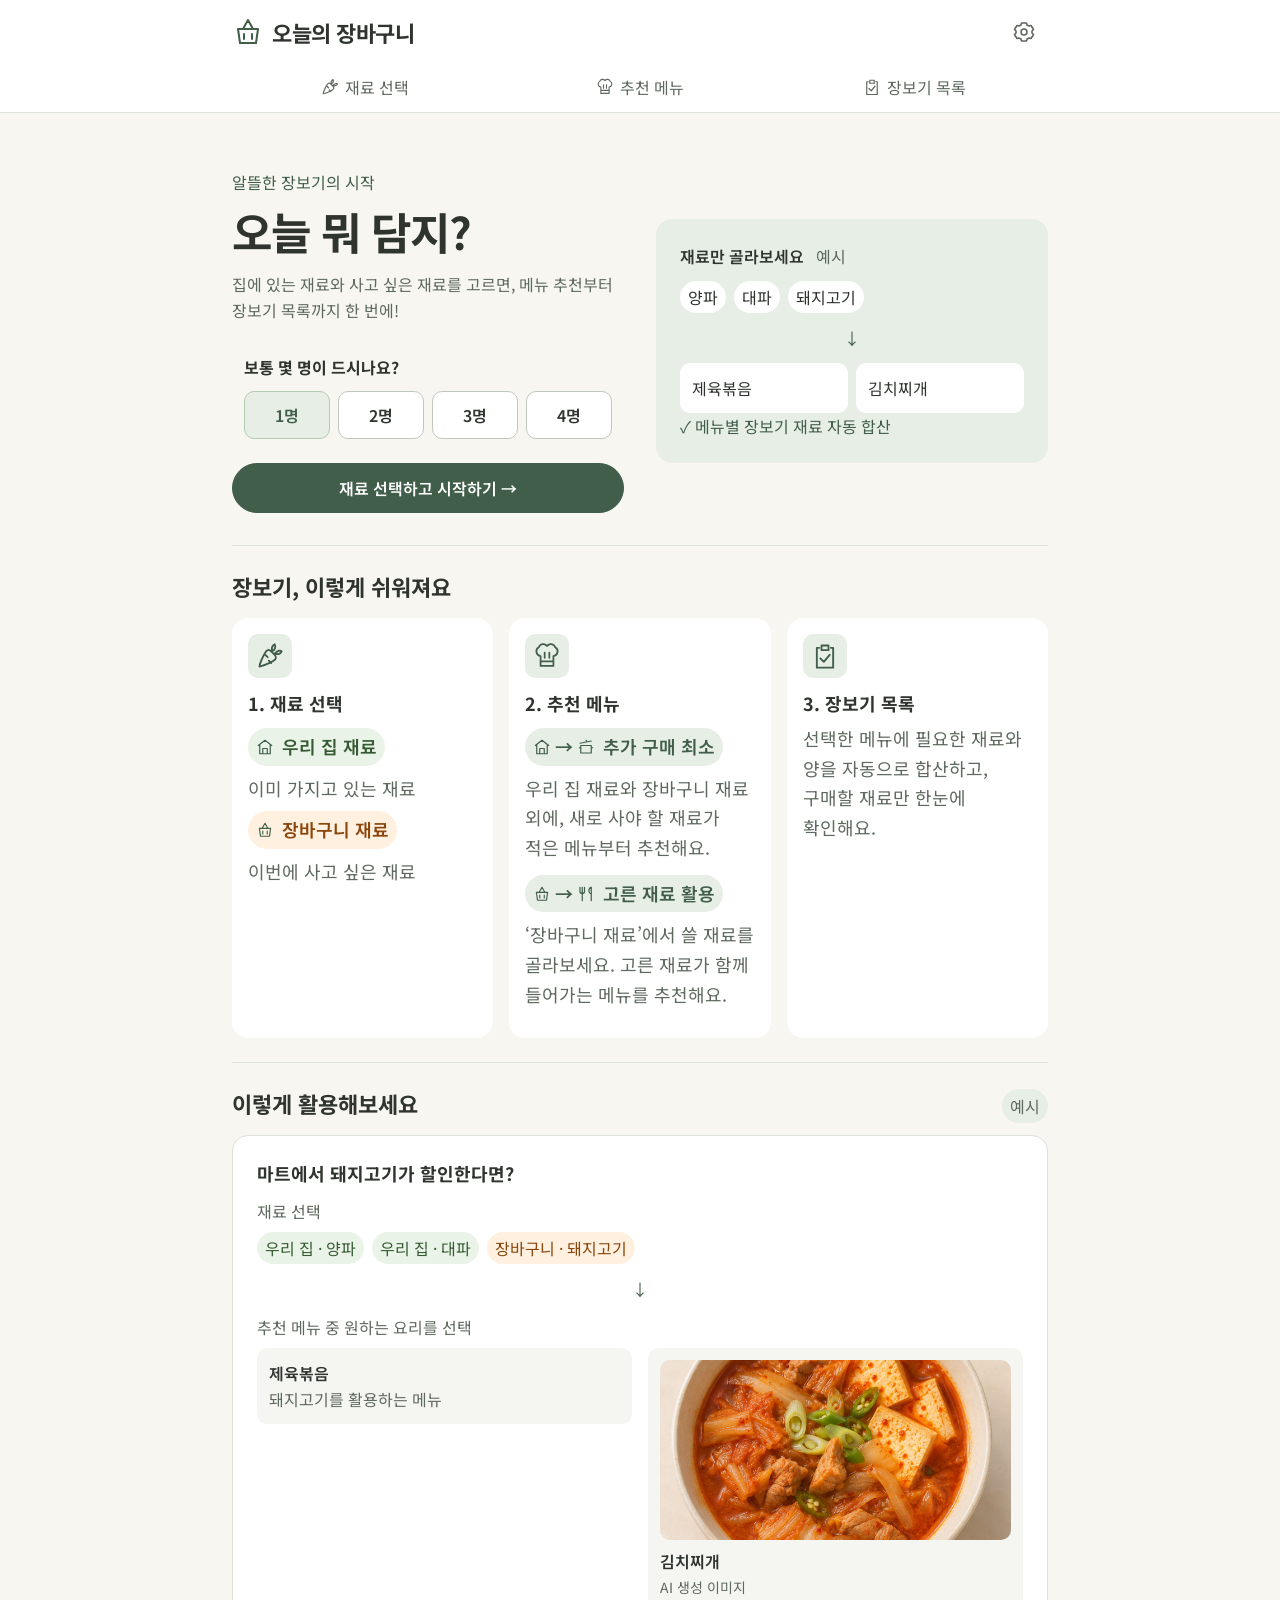
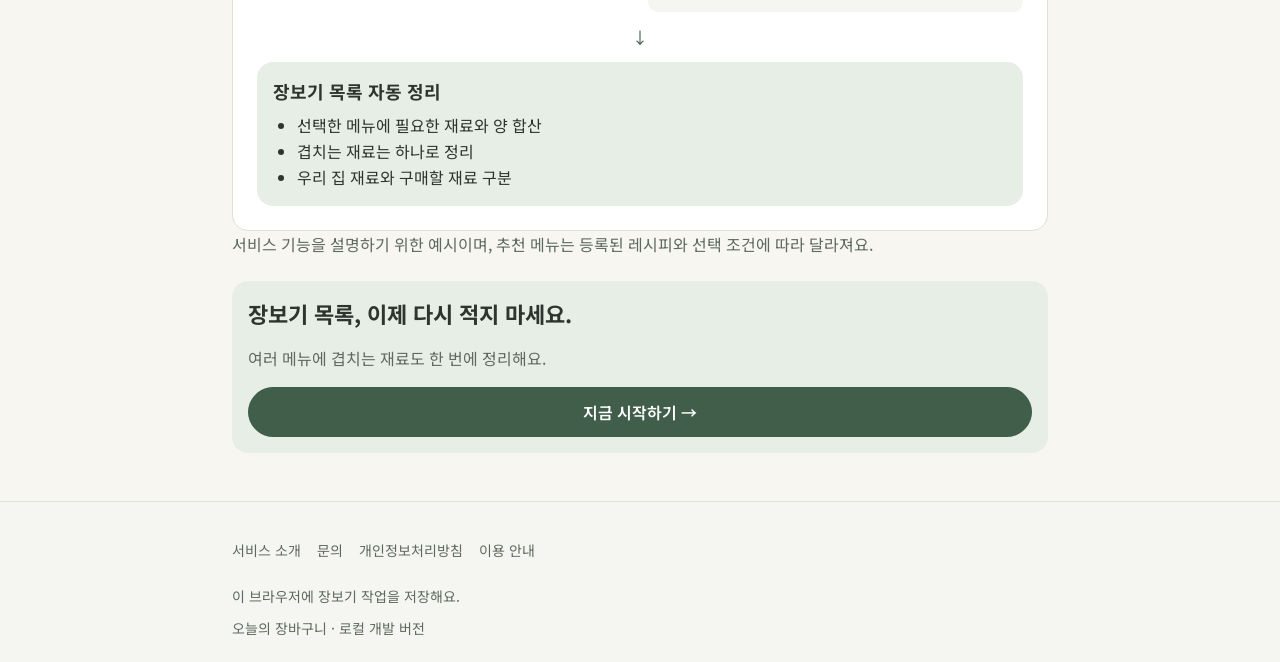
==== commit e60856ec: "홈화면 수정" ====
--- a/index.html
+++ b/index.html
@@ -10,14 +10,16 @@
   <link rel="stylesheet" href="css/style.css">
   <script type="module" src="js/app.js"></script>
   <link rel="alternate" type="application/rss+xml" title="오늘의 장바구니 RSS" href="https://work001-c91.pages.dev/rss.xml">
+  <script async src="https://pagead2.googlesyndication.com/pagead/js/adsbygoogle.js?client=ca-pub-9181649393184312" crossorigin="anonymous"></script>
+  <meta name="google-adsense-account" content="ca-pub-9181649393184312">
 </head>
 <body data-page="home">
   <a class="skip-link" href="#main">본문으로 건너뛰기</a>
   <header class="site-header"><div class="container"><div class="brand-row"><a class="brand" href="index.html"><svg class="brand-mark" viewBox="0 0 32 32" fill="none" aria-hidden="true"><path d="M6 13h20l-2 14H8L6 13Z M11 13l5-9 5 9 M12 18v5 M20 18v5" stroke="currentColor" stroke-width="2" stroke-linecap="round" stroke-linejoin="round"/></svg><span>오늘의 장바구니</span></a><a class="settings-link" data-settings href="settings.html" aria-label="설정" title="설정"><svg class="settings-icon" viewBox="0 0 24 24" fill="none" stroke="currentColor" stroke-width="1.6" stroke-linecap="round" stroke-linejoin="round" aria-hidden="true" focusable="false"><path d="m9.5 3-.5 2-2 1-2-.5-2.5 4 1.5 1.5v2L2.5 14.5l2.5 4 2-.5 2 1 .5 2h5l.5-2 2-1 2 .5 2.5-4L20 13v-2l1.5-1.5-2.5-4-2 .5-2-1-.5-2h-5Z"/><circle cx="12" cy="12" r="3"/></svg></a></div><nav class="main-nav" aria-label="장보기 화면"><a href="ingredients.html"><svg class="nav-icon" viewBox="0 0 24 24" fill="none" stroke="currentColor" stroke-width="1.6" stroke-linecap="round" stroke-linejoin="round" aria-hidden="true" focusable="false"><path d="M13 8c-2-2-4-1-5 1C6 12 3 19 3 21c2 0 9-3 12-5 2-1 3-3 1-5l-3-3ZM14 8c-1-3 0-5 2-6 1 2 1 4-2 6Zm2 2c3-3 5-3 6-2-1 2-3 3-6 2M8 11l2 2m1 3 2 2"/></svg><span>재료 선택</span></a><a href="recipes.html"><svg class="nav-icon" viewBox="0 0 48 48" fill="none" aria-hidden="true" focusable="false"><path d="M13 24a8 8 0 0 1-3-15 8 8 0 0 1 14-2 8 8 0 0 1 14 2 8 8 0 0 1-3 15v17H13V24Z M13 33h22 M20 18v9 M28 18v9" stroke="currentColor" stroke-width="3" stroke-linecap="round" stroke-linejoin="round"/></svg><span>추천 메뉴</span></a><a href="shopping-list.html"><svg class="nav-icon" viewBox="0 0 24 24" fill="none" stroke="currentColor" stroke-width="1.6" stroke-linecap="round" stroke-linejoin="round" aria-hidden="true" focusable="false"><path d="M9 3h6v4H9V3ZM7 5H5v17h14V5h-2M8 14l3 3 5-6"/></svg><span>장보기 목록</span></a></nav></div></header>
-  <main id="main" class="container"><div id="warnings" aria-live="polite"></div><section class="landing-hero" aria-labelledby="landing-title"><div class="landing-intro"><p class="landing-eyebrow">알뜰한 장보기의 시작</p><h1 id="landing-title">오늘 뭐 담지?</h1><p class="landing-lead">집에 있는 재료와 사고 싶은 재료를 고르면, 메뉴 추천부터 장보기 목록까지 한 번에!</p><div id="app"></div><p class="landing-assurance">✓ 회원가입 없이 바로 이용</p></div><aside class="landing-preview" aria-label="장보기 흐름 예시"><p class="landing-preview-label">재료만 골라보세요 <span class="landing-badge">예시</span></p><div class="landing-tags"><span>양파</span><span>대파</span><span>돼지고기</span></div><p class="landing-arrow" aria-hidden="true">↓</p><div class="landing-preview-menus"><span>제육볶음</span><span>김치찌개</span></div><p class="landing-preview-result">✓ 메뉴별 장보기 재료 자동 합산</p></aside></section>
+  <main id="main" class="container"><div id="warnings" aria-live="polite"></div><section class="landing-hero" aria-labelledby="landing-title"><div class="landing-intro"><p class="landing-eyebrow">알뜰한 장보기의 시작</p><h1 id="landing-title">오늘 뭐 담지?</h1><p class="landing-lead">집에 있는 재료와 사고 싶은 재료를 고르면, 메뉴 추천부터 장보기 목록까지 한 번에!</p><div id="app"></div></div><aside class="landing-preview" aria-label="장보기 흐름 예시"><p class="landing-preview-label">재료만 골라보세요 <span class="landing-badge">예시</span></p><div class="landing-tags"><span>양파</span><span>대파</span><span>돼지고기</span></div><p class="landing-arrow" aria-hidden="true">↓</p><div class="landing-preview-menus"><span>제육볶음</span><span>김치찌개</span></div><p class="landing-preview-result">✓ 메뉴별 장보기 재료 자동 합산</p></aside></section>
 <section class="landing-how" aria-labelledby="how-title"><h2 id="how-title">장보기, 이렇게 쉬워져요</h2><ol class="landing-steps">
-<li><svg class="landing-icon" viewBox="0 0 24 24" fill="none" stroke="currentColor" stroke-width="1.6" stroke-linecap="round" stroke-linejoin="round" aria-hidden="true" focusable="false"><path d="M13 8c-2-2-4-1-5 1C6 12 3 19 3 21c2 0 9-3 12-5 2-1 3-3 1-5l-3-3ZM14 8c-1-3 0-5 2-6 1 2 1 4-2 6Zm2 2c3-3 5-3 6-2-1 2-3 3-6 2M8 11l2 2m1 3 2 2"/></svg><div><h3><span>1.</span> 재료 선택</h3><p>우리 집에 있는 재료와 새로 사고 싶은 재료를 선택해요.</p><div class="landing-tags"><span class="landing-owned"><svg class="landing-small-icon" viewBox="0 0 24 24" fill="none" stroke="currentColor" stroke-width="1.6" stroke-linecap="round" stroke-linejoin="round" aria-hidden="true" focusable="false"><path d="M3 10 12 3l9 7M5 9v12h14V9M9 21v-7h6v7"/></svg>우리 집 재료</span><span class="landing-planned"><svg class="landing-small-icon" viewBox="0 0 32 32" fill="none" stroke="currentColor" stroke-width="2" stroke-linecap="round" stroke-linejoin="round" aria-hidden="true" focusable="false"><path d="M6 13h20l-2 14H8L6 13Z M11 13l5-9 5 9 M12 18v5 M20 18v5"/></svg>장바구니 재료</span></div></div></li>
-<li><svg class="landing-icon" viewBox="0 0 48 48" fill="none" aria-hidden="true" focusable="false"><path d="M13 24a8 8 0 0 1-3-15 8 8 0 0 1 14-2 8 8 0 0 1 14 2 8 8 0 0 1-3 15v17H13V24Z M13 33h22 M20 18v9 M28 18v9" stroke="currentColor" stroke-width="3" stroke-linecap="round" stroke-linejoin="round"/></svg><div><h3><span>2.</span> 추천 메뉴</h3><dl><dt><span class="landing-method-icons"><svg class="landing-small-icon" viewBox="0 0 24 24" fill="none" stroke="currentColor" stroke-width="1.6" stroke-linecap="round" stroke-linejoin="round" aria-hidden="true" focusable="false"><path d="M3 10 12 3l9 7M5 9v12h14V9M9 21v-7h6v7"/></svg><span aria-hidden="true">→</span><svg class="landing-small-icon" viewBox="0 0 24 24" fill="none" stroke="currentColor" stroke-width="1.6" stroke-linecap="round" stroke-linejoin="round" aria-hidden="true" focusable="false"><path d="M5 10h14v10H5V10ZM3 13h2m14 0h2M4 7l15-3M12 3l1 2"/></svg></span>추가 구매 최소</dt><dd>우리 집 재료와 장바구니 재료 외에, 새로 사야 할 재료가 적은 메뉴부터 추천해요.</dd><dt><span class="landing-method-icons"><svg class="landing-small-icon" viewBox="0 0 32 32" fill="none" stroke="currentColor" stroke-width="2" stroke-linecap="round" stroke-linejoin="round" aria-hidden="true" focusable="false"><path d="M6 13h20l-2 14H8L6 13Z M11 13l5-9 5 9 M12 18v5 M20 18v5"/></svg><span aria-hidden="true">→</span><svg class="landing-small-icon" viewBox="0 0 24 24" fill="none" stroke="currentColor" stroke-width="1.6" stroke-linecap="round" stroke-linejoin="round" aria-hidden="true" focusable="false"><path d="M4 3v6c0 3 6 3 6 0V3M7 3v18M18 3c-3 3-3 8 1 9V3Zm1 9v9"/></svg></span>고른 재료 활용</dt><dd>장바구니 재료 중 이번 요리에 쓸 재료를 골라보세요. 고른 재료가 함께 들어가는 메뉴를 추천해요.</dd></dl></div></li>
+<li><svg class="landing-icon" viewBox="0 0 24 24" fill="none" stroke="currentColor" stroke-width="1.6" stroke-linecap="round" stroke-linejoin="round" aria-hidden="true" focusable="false"><path d="M13 8c-2-2-4-1-5 1C6 12 3 19 3 21c2 0 9-3 12-5 2-1 3-3 1-5l-3-3ZM14 8c-1-3 0-5 2-6 1 2 1 4-2 6Zm2 2c3-3 5-3 6-2-1 2-3 3-6 2M8 11l2 2m1 3 2 2"/></svg><div><h3><span>1.</span> 재료 선택</h3><dl class="landing-ingredient-types"><div><dt class="landing-owned"><svg class="landing-small-icon" viewBox="0 0 24 24" fill="none" stroke="currentColor" stroke-width="1.6" stroke-linecap="round" stroke-linejoin="round" aria-hidden="true" focusable="false"><path d="M3 10 12 3l9 7M5 9v12h14V9M9 21v-7h6v7"/></svg>우리 집 재료</dt><dd>이미 가지고 있는 재료</dd></div><div><dt class="landing-planned"><svg class="landing-small-icon" viewBox="0 0 32 32" fill="none" stroke="currentColor" stroke-width="2" stroke-linecap="round" stroke-linejoin="round" aria-hidden="true" focusable="false"><path d="M6 13h20l-2 14H8L6 13Z M11 13l5-9 5 9 M12 18v5 M20 18v5"/></svg>장바구니 재료</dt><dd>이번에 사고 싶은 재료</dd></div></dl></div></li>
+<li><svg class="landing-icon" viewBox="0 0 48 48" fill="none" aria-hidden="true" focusable="false"><path d="M13 24a8 8 0 0 1-3-15 8 8 0 0 1 14-2 8 8 0 0 1 14 2 8 8 0 0 1-3 15v17H13V24Z M13 33h22 M20 18v9 M28 18v9" stroke="currentColor" stroke-width="3" stroke-linecap="round" stroke-linejoin="round"/></svg><div><h3><span>2.</span> 추천 메뉴</h3><dl><dt><span class="landing-method-icons"><svg class="landing-small-icon" viewBox="0 0 24 24" fill="none" stroke="currentColor" stroke-width="1.6" stroke-linecap="round" stroke-linejoin="round" aria-hidden="true" focusable="false"><path d="M3 10 12 3l9 7M5 9v12h14V9M9 21v-7h6v7"/></svg><span aria-hidden="true">→</span><svg class="landing-small-icon" viewBox="0 0 24 24" fill="none" stroke="currentColor" stroke-width="1.6" stroke-linecap="round" stroke-linejoin="round" aria-hidden="true" focusable="false"><path d="M5 10h14v10H5V10ZM3 13h2m14 0h2M4 7l15-3M12 3l1 2"/></svg></span>추가 구매 최소</dt><dd>우리 집 재료와 장바구니 재료 외에, 새로 사야 할 재료가 적은 메뉴부터 추천해요.</dd><dt><span class="landing-method-icons"><svg class="landing-small-icon" viewBox="0 0 32 32" fill="none" stroke="currentColor" stroke-width="2" stroke-linecap="round" stroke-linejoin="round" aria-hidden="true" focusable="false"><path d="M6 13h20l-2 14H8L6 13Z M11 13l5-9 5 9 M12 18v5 M20 18v5"/></svg><span aria-hidden="true">→</span><svg class="landing-small-icon" viewBox="0 0 24 24" fill="none" stroke="currentColor" stroke-width="1.6" stroke-linecap="round" stroke-linejoin="round" aria-hidden="true" focusable="false"><path d="M4 3v6c0 3 6 3 6 0V3M7 3v18M18 3c-3 3-3 8 1 9V3Zm1 9v9"/></svg></span>고른 재료 활용</dt><dd>‘장바구니 재료’에서 쓸 재료를 골라보세요. 고른 재료가 함께 들어가는 메뉴를 추천해요.</dd></dl></div></li>
 <li><svg class="landing-icon" viewBox="0 0 24 24" fill="none" stroke="currentColor" stroke-width="1.6" stroke-linecap="round" stroke-linejoin="round" aria-hidden="true" focusable="false"><path d="M9 3h6v4H9V3ZM7 5H5v17h14V5h-2M8 14l3 3 5-6"/></svg><div><h3><span>3.</span> 장보기 목록</h3><p>선택한 메뉴에 필요한 재료와 양을 자동으로 합산하고, 구매할 재료만 한눈에 확인해요.</p></div></li></ol></section>
 <section class="landing-example" aria-labelledby="example-title"><div class="landing-section-title"><h2 id="example-title">이렇게 활용해보세요</h2><span class="landing-badge">예시</span></div><div class="landing-demo"><h3>마트에서 돼지고기가 할인한다면?</h3><div class="landing-demo-flow"><div><p class="landing-label">재료 선택</p><div class="landing-tags"><span class="landing-owned">우리 집 · 양파</span><span class="landing-owned">우리 집 · 대파</span><span class="landing-planned">장바구니 · 돼지고기</span></div></div><p class="landing-arrow" aria-hidden="true">↓</p><div><p class="landing-label">추천 메뉴 중 원하는 요리를 선택</p><div class="landing-demo-menus"><figure><figcaption>제육볶음</figcaption><p>돼지고기를 활용하는 메뉴</p></figure><figure class="landing-photo-menu"><img src="assets/images/generated/kimchi-stew.png" alt="김치찌개 AI 생성 예시 이미지" width="320" height="320" loading="lazy" decoding="async"><figcaption>김치찌개 <small>AI 생성 이미지</small></figcaption></figure></div></div><p class="landing-arrow" aria-hidden="true">↓</p><div class="landing-list-preview"><h3>장보기 목록 자동 정리</h3><ul><li>선택한 메뉴에 필요한 재료와 양 합산</li><li>겹치는 재료는 하나로 정리</li><li>우리 집 재료와 구매할 재료 구분</li></ul></div></div></div><p class="landing-disclaimer">서비스 기능을 설명하기 위한 예시이며, 추천 메뉴는 등록된 레시피와 선택 조건에 따라 달라져요.</p></section>
 <section class="landing-final"><h2>장보기 목록, 이제 다시 적지 마세요.</h2><p>여러 메뉴에 겹치는 재료도 한 번에 정리해요.</p><a class="button primary" href="ingredients.html">지금 시작하기 →</a></section><p id="live" role="status" aria-live="polite" aria-atomic="true"></p><noscript><p class="notice warning">재료 선택과 추천 메뉴에는 JavaScript가 필요해요. 브라우저 설정에서 허용해 주세요.</p></noscript></main>
--- a/css/style.css
+++ b/css/style.css
@@ -1,6 +1,9 @@
 :root {
+  --recipe-info-width: 280px; --recipe-info-bg: #F1F5EE;
+  --recipe-info-shadow: 0 8px 28px #25332B2E; --recipe-exclude-bg: #FAF7F2;
   --home-mobile-title: 30px; --home-mobile-title-line: 40px;
   --home-mobile-padding: 10px; --home-mobile-icon: 26px;
+  --home-guide-size: clamp(16px,calc(12px + 1vw),18px);
   --picker-chip-height: 40px; --picker-tab-height: 44px; --picker-filter-height: 36px;
   --pantry-bg: #EAF3E7; --pantry-text: #365B34; --pantry-border: #B4CBB0;
   --interest-bg: #FFF0DF; --interest-text: #8A460D; --interest-border: #E8BF94;
@@ -15,6 +18,7 @@
   --hero-space: 64px; --hero-title-size: 28px; --hero-title-line: 40px;
   --hero-number-size: 22px; --narrow-width: 640px;
   --search-max-height: 320px; --sidebar-width: 320px;
+  --menu-search-max-height: 640px;
   --dialog-width: 400px; --letter-spacing: 0px;
   --compact-title: 18px; --header-layer: 10; --manager-width: 720px;
   --compact-header: 48px; --manager-desktop-height: 85dvh;
@@ -165,23 +169,24 @@
 .quick-sections .button { min-height: var(--picker-chip-height); border-color: var(--divider); border-radius: var(--s2); background: var(--surface); padding: var(--s1) var(--s2); font-size: var(--body-size); font-weight: var(--weight-normal); box-shadow: none; }
 .quick-sections .button:hover { border-color: var(--pantry-border); background: var(--secondary); }
 .quick-sections section { margin-bottom: var(--s3); }
-.pantry-picker input[type=search] { min-height: var(--picker-tab-height); padding-block: var(--s2); background-color: var(--surface-soft); }
+.pantry-picker input[type=search],.menu-search-field input[type=search] { min-height: var(--picker-tab-height); padding-block: var(--s2); background-color: var(--surface-soft); }
 .picker-help { font-size: var(--selected-basis-size); color: var(--muted); }
 
 /* Search results */
 .search-results,.menu-search-list { max-height: var(--search-max-height); overflow-y: auto; border: var(--line) solid var(--divider); background: var(--surface); border-radius: var(--radius-control); margin-top: var(--s2); overscroll-behavior: contain; }
-.search-option,.menu-search-list > .search-menu-option { display: grid; grid-template-columns: minmax(0,1fr) auto; gap: var(--s1) var(--s3); align-items: center; width: 100%; min-height: var(--touch); padding: var(--s3); text-align: left; border: 0; background: var(--surface); color: var(--text); border-radius: 0; cursor: pointer; }
+.search-option,.menu-search-list .search-menu-option { display: grid; grid-template-columns: minmax(0,1fr) auto; gap: var(--s1) var(--s3); align-items: center; width: 100%; min-height: var(--touch); padding: var(--s3); text-align: left; border: 0; background: var(--surface); color: var(--text); border-radius: 0; cursor: pointer; }
+.search-menu-entry { display: flow-root; }
+.search-menu-entry + .search-menu-entry { border-top: var(--line) solid var(--divider); }
 .search-option + .search-option,.search-menu-option + .search-menu-option { border-top: var(--line) solid var(--divider); }
 .search-option:hover,.search-option[aria-selected=true],.search-menu-option:hover,.search-menu-option:focus-visible { background: var(--secondary); }
 .search-result-name { color: var(--text); font-size: var(--body-size); font-weight: var(--weight-button); }
 .search-result-status,.search-result-meta { color: var(--muted); font-size: var(--selected-basis-size); line-height: var(--selected-basis-line); font-weight: var(--weight-normal); }
 .search-result-status { white-space: nowrap; text-align: right; }
 .search-result-meta { grid-column: 1 / -1; }
-.search-list-heading { display: flex; align-items: center; justify-content: space-between; gap: var(--s2); padding: var(--s2) var(--s3); font-size: var(--selected-basis-size); border-bottom: var(--line) solid var(--divider); }
 .menu-search-list > p { padding: var(--s3); }
 
 /* Recommendations: secondary filters precede the menu cards. */
-.recommendation-controls { margin-bottom: var(--s5); }
+.recommendation-controls { margin-bottom: var(--s2); }
 .horizontal-buttons { display: flex; flex-wrap: nowrap; gap: var(--s1); overflow-x: auto; scrollbar-width: thin; }
 .food-kinds { position: relative; }
 .food-kinds::after { content: ''; position: absolute; right: 0; top: 0; bottom: 0; width: var(--s4); background: linear-gradient(90deg,transparent,var(--bg)); pointer-events: none; }
@@ -196,23 +201,36 @@
 .interest-chips { flex-wrap: nowrap; overflow-x: auto; scrollbar-width: thin; padding-block: var(--s1) var(--s2); }
 .interest-chips .button { flex: 0 0 auto; white-space: nowrap; border-radius: var(--pill-radius); font-size: var(--selected-basis-size); font-weight: var(--weight-normal); border-color: var(--divider); }
 .interest-chips .button.selected { background: var(--interest-bg); color: var(--interest-text); border-color: var(--interest-border); }
-.results-heading { margin-top: var(--s4); margin-bottom: var(--s3); }
+.results-heading { margin-top: 0; margin-bottom: var(--s1); font-size: var(--selected-basis-size); justify-content: flex-end; }
 .results-heading h2 { font-size: var(--heading-size); }
 .results-heading .muted { font-size: var(--selected-basis-size); }
-#menu-results { margin-top: var(--s4); }
+#menu-results { margin-top: 0; }
+#more { display: flex; width: fit-content; margin-inline: auto; }
 .card-grid { display: grid; grid-template-columns: repeat(2,minmax(0,1fr)); gap: var(--s3); align-items: stretch; }
 .recipe-card.panel { display: flex; flex-direction: column; padding: var(--s3); border: var(--line) solid var(--divider); border-radius: var(--radius-card); box-shadow: var(--shadow-soft); gap: var(--s2); }
 .recipe-card h3 { font-size: var(--compact-title); line-height: var(--small-line); letter-spacing: -.4px; }
+.recipe-source { display: block; color: var(--muted); font-size: var(--selected-basis-size); line-height: var(--selected-basis-line); overflow-wrap: anywhere; }
+a.recipe-source { width: fit-content; text-underline-offset: var(--s1); }
+a.recipe-source:hover { color: var(--primary); }
+.search-menu-entry > .recipe-source { margin: 0 var(--s3) var(--s2); }
 .recipe-card .recipe-meta { color: var(--muted); font-size: var(--selected-basis-size); line-height: var(--selected-basis-line); }
 .recipe-image { width: 100%; height: auto; aspect-ratio: var(--recipe-image-ratio); object-fit: cover; border-radius: var(--radius-control); }
-.recipe-card-actions { display: grid; grid-template-columns: minmax(0,1fr) var(--touch); gap: var(--s1); padding-top: var(--s3); margin-top: auto; }
+.recipe-card-actions { display: grid; grid-template-columns: minmax(0,1fr) auto; gap: var(--s1); padding-top: var(--s3); margin-top: auto; }
 .recipe-card-actions > .primary { background: var(--secondary); color: var(--primary); border-color: transparent; padding-inline: var(--s1); }
 .recipe-card-actions > .primary:hover { background: var(--pantry-hover); }
 .recipe-options { position: relative; }
-.recipe-options > summary { justify-content: center; width: var(--touch); color: var(--muted); border-radius: var(--radius-control); }
+.recipe-materials { margin: 0 0 var(--s4); }
+.recipe-materials dt { margin-top: var(--s3); font-weight: 700; color: var(--text); }
+.recipe-materials dd { margin: var(--s1) 0 0; color: var(--muted); overflow-wrap: anywhere; }
+.recipe-exclude { width: 100%; white-space: nowrap; font-size: var(--selected-basis-size); color: var(--muted); background: var(--recipe-exclude-bg); border-color: var(--divider); }
+.recipe-exclude:hover { color: var(--text); background: var(--surface); }
+.recipe-exclude-icon { color: var(--error); }
+.recipe-options > summary { justify-content: center; min-width: var(--touch); padding-inline: var(--s2); font-size: var(--selected-basis-size); white-space: nowrap; color: var(--muted); border-radius: var(--radius-control); }
 .recipe-options > summary::before { content: none; }
-.recipe-options-content { position: absolute; right: 0; bottom: 100%; width: min(280px,calc(100vw - var(--gutter) * 2)); max-height: 50dvh; overflow-y: auto; padding: var(--s3); background: var(--surface); border: var(--line) solid var(--divider); border-radius: var(--radius-card); box-shadow: var(--shadow-dialog); z-index: 3; }
-.recipe-card:nth-child(odd) .recipe-options-content { left: calc(-1 * var(--touch)); right: auto; width: min(240px,calc(100vw / 2 - var(--gutter))); }
+.recipe-options-content { position: absolute; right: 0; bottom: 100%; width: min(var(--recipe-info-width),calc(100vw - var(--gutter) * 2)); max-height: 50dvh; overflow-y: auto; padding: var(--s3); background: var(--recipe-info-bg); border: var(--line) solid var(--border); border-radius: var(--radius-card); box-shadow: var(--recipe-info-shadow); z-index: 3; }
+.recipe-info-header { position: absolute; top: 0; right: 0; }
+.recipe-materials dt:first-child { margin-top: 0; padding-right: var(--touch); }
+.recipe-info-close { min-width: var(--touch); padding: var(--s1); border-color: transparent; background: transparent; color: var(--muted); }
 .reasons { font-size: var(--selected-basis-size); line-height: var(--selected-basis-line); margin: 0 0 var(--s3); padding-left: var(--s4); }
 .recipe-bottom { position: sticky; bottom: 0; z-index: 5; background: var(--surface); border: var(--line) solid var(--divider); border-radius: var(--radius-card) var(--radius-card) 0 0; box-shadow: 0 -4px 16px #25332B08; padding: var(--s2) var(--s3) max(var(--s3),env(safe-area-inset-bottom)); margin-top: var(--s5); }
 .recipe-bottom > .primary { width: 100%; }
@@ -381,7 +399,6 @@
 body[data-page=home] #app { margin: 0; }
 body[data-page=home] .people-setup { padding: var(--s3); margin-bottom: var(--s3); }
 body[data-page=home] .people-setup h2 { font-size: var(--body-size); margin-bottom: var(--s2); }
-body[data-page=home] .landing-assurance { text-align: center; color: var(--muted); margin: var(--s2) 0 0; }
 body[data-page=home] .landing-preview { display: none; background: var(--secondary); border-radius: var(--radius-card); padding: var(--s5); }
 body[data-page=home] .landing-preview-label { font-weight: var(--weight-button); margin: 0 0 var(--s3); }
 body[data-page=home] .landing-tags { display: flex; flex-wrap: wrap; gap: var(--s2); }
@@ -396,7 +413,10 @@
 body[data-page=home] .landing-icon { width: 44px; height: 44px; padding: var(--s2); border-radius: var(--radius-control); background: var(--secondary); color: var(--primary); }
 body[data-page=home] .landing-steps p { color: var(--muted); margin: 0 0 var(--s2); }
 body[data-page=home] .landing-steps .landing-tags span { background: var(--surface-soft); }
-body[data-page=home] .landing-steps dl { margin: var(--s3) 0 0; font-size: var(--body-size); line-height: var(--body-line); }
+body[data-page=home] .landing-steps dl { margin: var(--s3) 0 0; font-size: var(--home-guide-size); line-height: 1.65; }
+body[data-page=home] .landing-steps > li > div { min-width: 0; container-type: inline-size; container-name: home-step; }
+body[data-page=home] .landing-steps p { font-size: var(--home-guide-size); line-height: 1.65; }
+body[data-page=home] .landing-steps dd { word-break: keep-all; overflow-wrap: break-word; text-wrap: pretty; }
 body[data-page=home] .landing-steps dt { color: var(--primary); font-weight: var(--weight-button); }
 body[data-page=home] .landing-steps dd { margin: var(--s1) 0 var(--s2); color: var(--muted); }
 body[data-page=home] .landing-section-title { display: flex; align-items: baseline; justify-content: space-between; gap: var(--s2); }
@@ -442,6 +462,39 @@
 body[data-page=home] .landing-steps .landing-tags .landing-small-icon { color: inherit; }
 body[data-page=home] .landing-steps dt { width: fit-content; max-width: 100%; padding: var(--s1) var(--s2); background: var(--secondary); border-radius: var(--pill-radius); }
 body[data-page=home] .landing-steps dd { margin-top: var(--s2); margin-bottom: var(--s3); }
+body[data-page=home] .landing-ingredient-types .landing-owned { background: var(--pantry-bg); color: var(--pantry-text); }
+body[data-page=home] .landing-ingredient-types .landing-planned { background: var(--interest-bg); color: var(--interest-text); }
+body[data-page=home] .landing-ingredient-types dd:last-child { margin-bottom: 0; }
+body[data-page=home] .landing-steps .landing-ingredient-types { display: block; }
+body[data-page=home] .landing-ingredient-types > div { display: block; margin-top: var(--s2); }
+body[data-page=home] .landing-ingredient-types dt { flex-wrap: nowrap; white-space: nowrap; }
+body[data-page=home] .landing-ingredient-types dd { margin: var(--s2) 0 var(--s3); min-width: 0; }
+@media (max-width: 767px) {
+ @container home-step (min-width: 17.5rem) {
+  body[data-page=home] .landing-steps .landing-ingredient-types { display: grid; grid-template-columns: max-content minmax(0,1fr); align-items: center; gap: var(--s2) var(--s1); }
+  body[data-page=home] .landing-ingredient-types > div { display: contents; }
+  body[data-page=home] .landing-ingredient-types dt { gap: var(--s1); padding-inline: var(--s1); }
+  body[data-page=home] .landing-ingredient-types dd { margin: 0; }
+ }
+}
+@media (min-width: 768px) {
+ body[data-page=home] .landing-steps .landing-ingredient-types { display: block; }
+ body[data-page=home] .landing-ingredient-types > div { display: block; }
+ body[data-page=home] .landing-ingredient-types dd { margin-top: var(--s2); margin-bottom: var(--s3); }
+}
 
 .settings-link { min-width: var(--touch); justify-content: center; }
 .settings-icon { width: 24px; height: 24px; flex-shrink: 0; }
+
+/* Menu search: total catalog size stays separate from the editable query. */
+.menu-search-field{position:relative;min-width:0}
+.menu-search-group{margin-bottom:var(--s4)}
+.menu-search-group .menu-search-list{max-height:var(--menu-search-max-height);margin-top:var(--s1);box-shadow:var(--shadow-soft)}
+.menu-search-list .search-menu-option{padding-block:var(--s2)}
+.menu-search-field input{width:100%;padding-right:calc(var(--s8) + var(--s4))}
+.menu-search-tools{position:absolute;right:var(--s2);top:50%;transform:translateY(-50%);display:flex;align-items:center;gap:var(--s1)}
+.menu-search-total{font-size:var(--selected-basis-size);color:var(--muted);pointer-events:none;margin-inline:var(--s2);white-space:nowrap}
+.menu-search-field:has(.menu-search-clear:not([hidden])) input{padding-right:calc(var(--s8) * 3)}
+.menu-search-clear{width:var(--picker-tab-height);min-height:var(--picker-tab-height);padding:0;border:0;background:transparent;color:var(--muted);font-size:var(--compact-title)}
+.menu-search-clear:hover{background:var(--secondary);color:var(--primary)}
+.menu-search-field input::-webkit-search-cancel-button{-webkit-appearance:none;appearance:none}
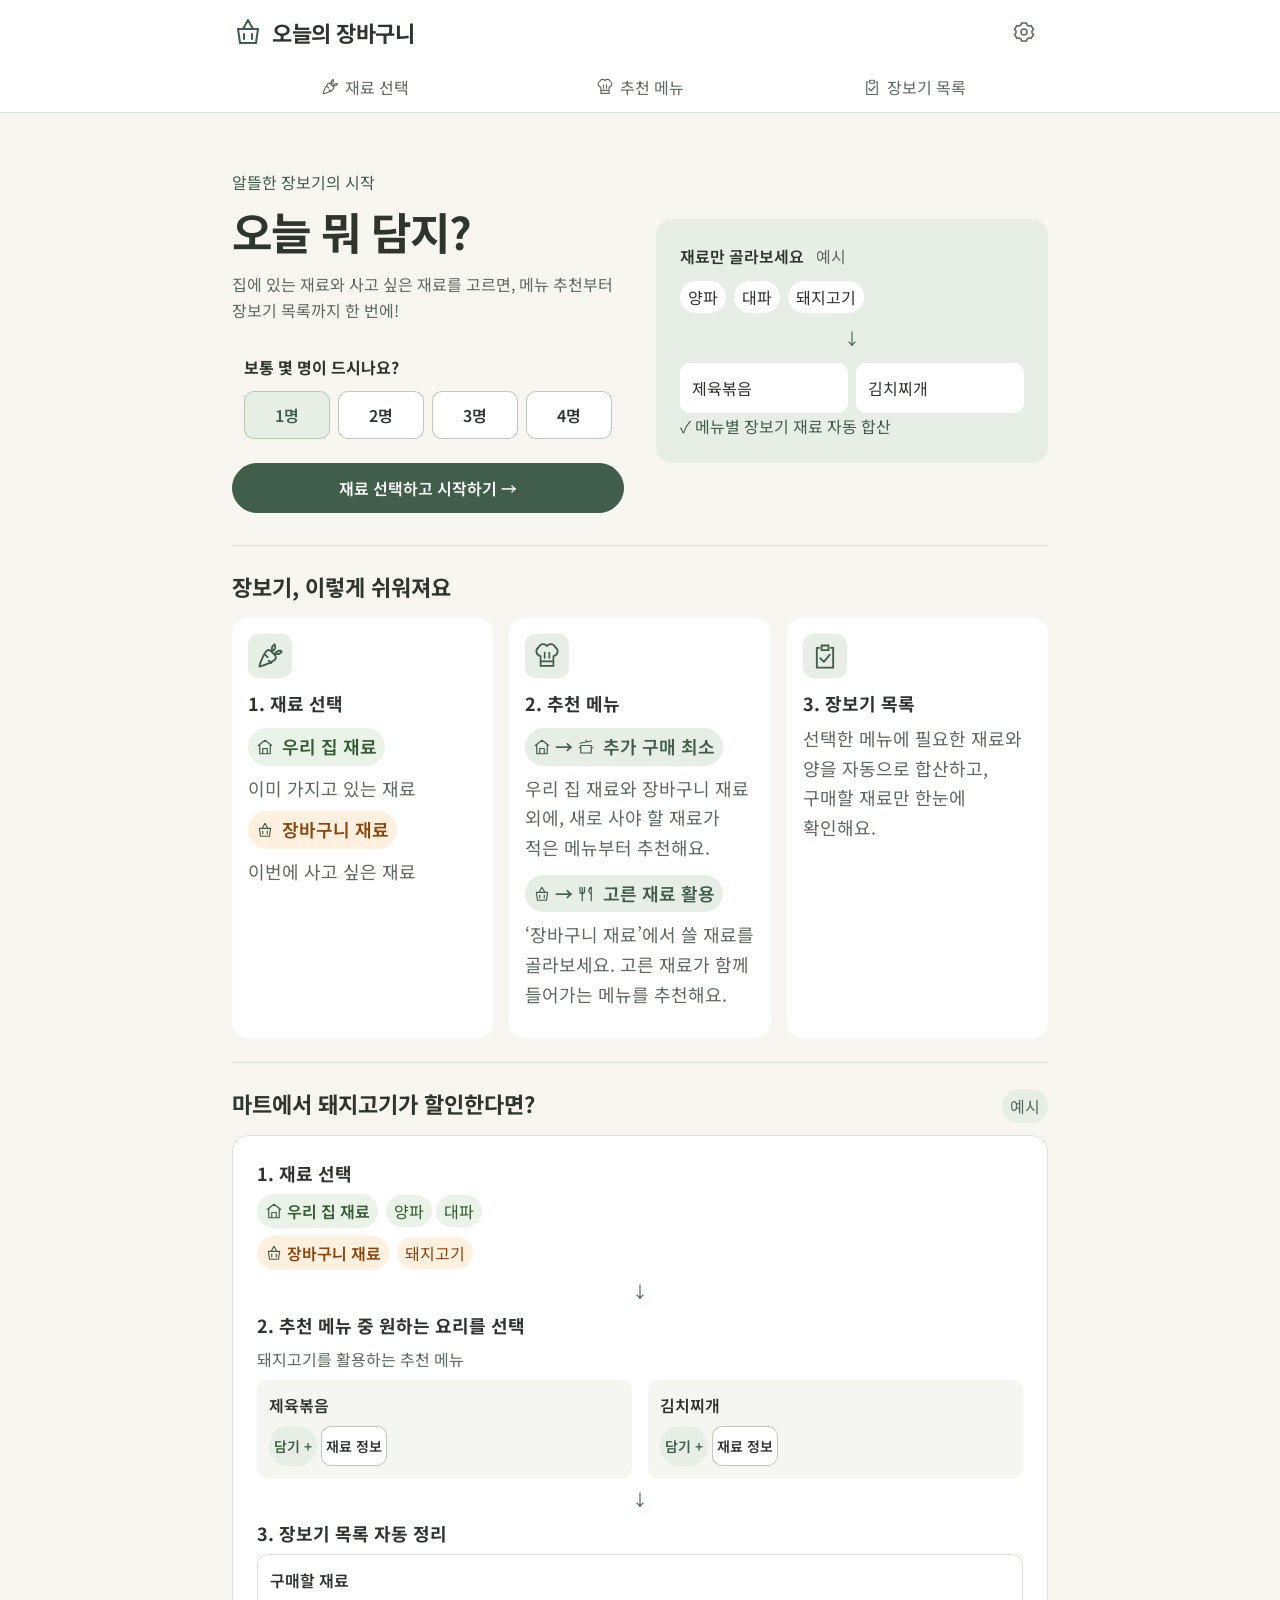
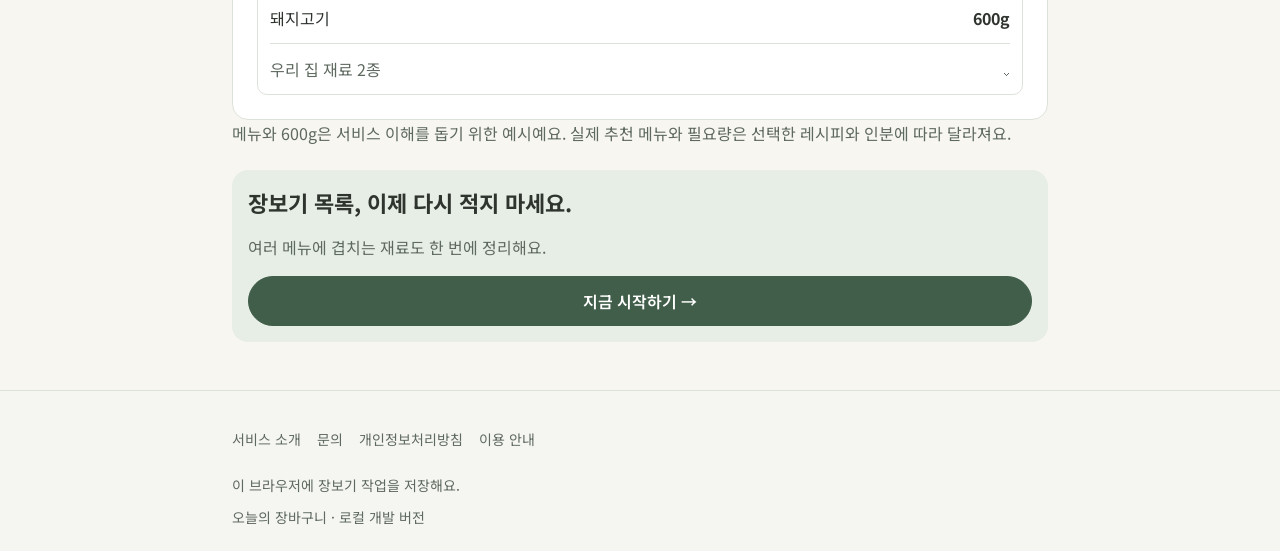
==== commit 6021e672: "홈화면 수정" ====
--- a/index.html
+++ b/index.html
@@ -21,7 +21,7 @@
 <li><svg class="landing-icon" viewBox="0 0 24 24" fill="none" stroke="currentColor" stroke-width="1.6" stroke-linecap="round" stroke-linejoin="round" aria-hidden="true" focusable="false"><path d="M13 8c-2-2-4-1-5 1C6 12 3 19 3 21c2 0 9-3 12-5 2-1 3-3 1-5l-3-3ZM14 8c-1-3 0-5 2-6 1 2 1 4-2 6Zm2 2c3-3 5-3 6-2-1 2-3 3-6 2M8 11l2 2m1 3 2 2"/></svg><div><h3><span>1.</span> 재료 선택</h3><dl class="landing-ingredient-types"><div><dt class="landing-owned"><svg class="landing-small-icon" viewBox="0 0 24 24" fill="none" stroke="currentColor" stroke-width="1.6" stroke-linecap="round" stroke-linejoin="round" aria-hidden="true" focusable="false"><path d="M3 10 12 3l9 7M5 9v12h14V9M9 21v-7h6v7"/></svg>우리 집 재료</dt><dd>이미 가지고 있는 재료</dd></div><div><dt class="landing-planned"><svg class="landing-small-icon" viewBox="0 0 32 32" fill="none" stroke="currentColor" stroke-width="2" stroke-linecap="round" stroke-linejoin="round" aria-hidden="true" focusable="false"><path d="M6 13h20l-2 14H8L6 13Z M11 13l5-9 5 9 M12 18v5 M20 18v5"/></svg>장바구니 재료</dt><dd>이번에 사고 싶은 재료</dd></div></dl></div></li>
 <li><svg class="landing-icon" viewBox="0 0 48 48" fill="none" aria-hidden="true" focusable="false"><path d="M13 24a8 8 0 0 1-3-15 8 8 0 0 1 14-2 8 8 0 0 1 14 2 8 8 0 0 1-3 15v17H13V24Z M13 33h22 M20 18v9 M28 18v9" stroke="currentColor" stroke-width="3" stroke-linecap="round" stroke-linejoin="round"/></svg><div><h3><span>2.</span> 추천 메뉴</h3><dl><dt><span class="landing-method-icons"><svg class="landing-small-icon" viewBox="0 0 24 24" fill="none" stroke="currentColor" stroke-width="1.6" stroke-linecap="round" stroke-linejoin="round" aria-hidden="true" focusable="false"><path d="M3 10 12 3l9 7M5 9v12h14V9M9 21v-7h6v7"/></svg><span aria-hidden="true">→</span><svg class="landing-small-icon" viewBox="0 0 24 24" fill="none" stroke="currentColor" stroke-width="1.6" stroke-linecap="round" stroke-linejoin="round" aria-hidden="true" focusable="false"><path d="M5 10h14v10H5V10ZM3 13h2m14 0h2M4 7l15-3M12 3l1 2"/></svg></span>추가 구매 최소</dt><dd>우리 집 재료와 장바구니 재료 외에, 새로 사야 할 재료가 적은 메뉴부터 추천해요.</dd><dt><span class="landing-method-icons"><svg class="landing-small-icon" viewBox="0 0 32 32" fill="none" stroke="currentColor" stroke-width="2" stroke-linecap="round" stroke-linejoin="round" aria-hidden="true" focusable="false"><path d="M6 13h20l-2 14H8L6 13Z M11 13l5-9 5 9 M12 18v5 M20 18v5"/></svg><span aria-hidden="true">→</span><svg class="landing-small-icon" viewBox="0 0 24 24" fill="none" stroke="currentColor" stroke-width="1.6" stroke-linecap="round" stroke-linejoin="round" aria-hidden="true" focusable="false"><path d="M4 3v6c0 3 6 3 6 0V3M7 3v18M18 3c-3 3-3 8 1 9V3Zm1 9v9"/></svg></span>고른 재료 활용</dt><dd>‘장바구니 재료’에서 쓸 재료를 골라보세요. 고른 재료가 함께 들어가는 메뉴를 추천해요.</dd></dl></div></li>
 <li><svg class="landing-icon" viewBox="0 0 24 24" fill="none" stroke="currentColor" stroke-width="1.6" stroke-linecap="round" stroke-linejoin="round" aria-hidden="true" focusable="false"><path d="M9 3h6v4H9V3ZM7 5H5v17h14V5h-2M8 14l3 3 5-6"/></svg><div><h3><span>3.</span> 장보기 목록</h3><p>선택한 메뉴에 필요한 재료와 양을 자동으로 합산하고, 구매할 재료만 한눈에 확인해요.</p></div></li></ol></section>
-<section class="landing-example" aria-labelledby="example-title"><div class="landing-section-title"><h2 id="example-title">이렇게 활용해보세요</h2><span class="landing-badge">예시</span></div><div class="landing-demo"><h3>마트에서 돼지고기가 할인한다면?</h3><div class="landing-demo-flow"><div><p class="landing-label">재료 선택</p><div class="landing-tags"><span class="landing-owned">우리 집 · 양파</span><span class="landing-owned">우리 집 · 대파</span><span class="landing-planned">장바구니 · 돼지고기</span></div></div><p class="landing-arrow" aria-hidden="true">↓</p><div><p class="landing-label">추천 메뉴 중 원하는 요리를 선택</p><div class="landing-demo-menus"><figure><figcaption>제육볶음</figcaption><p>돼지고기를 활용하는 메뉴</p></figure><figure class="landing-photo-menu"><img src="assets/images/generated/kimchi-stew.png" alt="김치찌개 AI 생성 예시 이미지" width="320" height="320" loading="lazy" decoding="async"><figcaption>김치찌개 <small>AI 생성 이미지</small></figcaption></figure></div></div><p class="landing-arrow" aria-hidden="true">↓</p><div class="landing-list-preview"><h3>장보기 목록 자동 정리</h3><ul><li>선택한 메뉴에 필요한 재료와 양 합산</li><li>겹치는 재료는 하나로 정리</li><li>우리 집 재료와 구매할 재료 구분</li></ul></div></div></div><p class="landing-disclaimer">서비스 기능을 설명하기 위한 예시이며, 추천 메뉴는 등록된 레시피와 선택 조건에 따라 달라져요.</p></section>
+<section class="landing-example" aria-labelledby="example-title"><div class="landing-section-title"><h2 id="example-title">마트에서 돼지고기가 할인한다면?</h2><span class="landing-badge">예시</span></div><div class="landing-demo"><div class="landing-demo-flow"><div><h3 class="landing-demo-step">1. 재료 선택</h3><div class="landing-demo-ingredients"><div class="landing-demo-ingredient-row"><strong><svg class="landing-small-icon" viewBox="0 0 24 24" fill="none" stroke="currentColor" stroke-width="1.6" stroke-linecap="round" stroke-linejoin="round" aria-hidden="true"><path d="M3 10 12 3l9 7M5 9v12h14V9M9 21v-7h6v7"/></svg>우리 집 재료</strong><div class="landing-tags"><span class="landing-owned">양파</span><span class="landing-owned">대파</span></div></div><div class="landing-demo-ingredient-row"><strong><svg class="landing-small-icon" viewBox="0 0 32 32" fill="none" stroke="currentColor" stroke-width="2" stroke-linecap="round" stroke-linejoin="round" aria-hidden="true"><path d="M6 13h20l-2 14H8L6 13Z M11 13l5-9 5 9 M12 18v5 M20 18v5"/></svg>장바구니 재료</strong><div class="landing-tags"><span class="landing-planned">돼지고기</span></div></div></div></div><p class="landing-arrow" aria-hidden="true">↓</p><div><h3 class="landing-demo-step">2. 추천 메뉴 중 원하는 요리를 선택</h3><p class="landing-demo-description">돼지고기를 활용하는 추천 메뉴</p><div class="landing-demo-menus"><figure><figcaption>제육볶음</figcaption><div class="landing-demo-actions" aria-label="예시 버튼: 실제 목록에 추가되지 않아요"><span class="button primary">담기 +</span><span class="button">재료 정보</span></div></figure><figure><figcaption>김치찌개</figcaption><div class="landing-demo-actions" aria-label="예시 버튼: 실제 목록에 추가되지 않아요"><span class="button primary">담기 +</span><span class="button">재료 정보</span></div></figure></div></div><p class="landing-arrow" aria-hidden="true">↓</p><div class="landing-list-preview"><h3 class="landing-demo-step">3. 장보기 목록 자동 정리</h3><div class="landing-shopping-preview"><p class="landing-shopping-heading">구매할 재료</p><div class="landing-shopping-row"><span>돼지고기</span><strong>600g</strong></div><p class="landing-owned-summary">우리 집 재료 2종 <span aria-hidden="true">⌄</span></p></div></div></div></div><p class="landing-disclaimer">메뉴와 600g은 서비스 이해를 돕기 위한 예시예요. 실제 추천 메뉴와 필요량은 선택한 레시피와 인분에 따라 달라져요.</p></section>
 <section class="landing-final"><h2>장보기 목록, 이제 다시 적지 마세요.</h2><p>여러 메뉴에 겹치는 재료도 한 번에 정리해요.</p><a class="button primary" href="ingredients.html">지금 시작하기 →</a></section><p id="live" role="status" aria-live="polite" aria-atomic="true"></p><noscript><p class="notice warning">재료 선택과 추천 메뉴에는 JavaScript가 필요해요. 브라우저 설정에서 허용해 주세요.</p></noscript></main>
   <footer class="site-footer"><div class="container"><nav class="footer-links" aria-label="서비스 안내"><a href="about.html">서비스 소개</a><a href="contact.html">문의</a><a href="privacy.html">개인정보처리방침</a><a href="terms.html">이용 안내</a></nav><p class="muted">이 브라우저에 장보기 작업을 저장해요.</p><p class="muted">오늘의 장바구니 · 로컬 개발 버전</p></div></footer>
 </body>
--- a/css/style.css
+++ b/css/style.css
@@ -146,6 +146,7 @@
 /* Shared segment switch. Both source and recommendation switches use the same rule. */
 .ingredient-source-tabs,.mode-tabs { display: grid; grid-template-columns: repeat(2,minmax(0,1fr)); gap: var(--s1); padding: var(--s1); background: var(--surface-soft); border: var(--line) solid var(--divider); border-radius: var(--radius-card); margin-bottom: var(--s4); }
 .ingredient-source-tabs .button,.mode-tabs .button { border: var(--line) solid transparent; background: transparent; color: var(--muted); padding-inline: var(--s2); font-size: var(--selected-basis-size); }
+.mode-tabs .ingredient-category-icon { width: var(--nav-icon-size); height: var(--nav-icon-size); flex-shrink: 0; }
 .ingredient-source-tabs .button[aria-selected=true],.mode-tabs .button.selected { background: var(--surface); border-color: var(--divider); color: var(--primary); box-shadow: var(--shadow-soft); }
 
 /* Ingredient picker: chips carry meaning; categories remain secondary. */
@@ -421,6 +422,15 @@
 body[data-page=home] .landing-steps dd { margin: var(--s1) 0 var(--s2); color: var(--muted); }
 body[data-page=home] .landing-section-title { display: flex; align-items: baseline; justify-content: space-between; gap: var(--s2); }
 body[data-page=home] .landing-demo { padding: var(--s4); background: var(--surface); border: var(--line) solid var(--divider); border-radius: var(--radius-card); }
+body[data-page=home] .landing-demo-flow > div:first-child > .landing-demo-step { margin-top: 0; }
+body[data-page=home] .landing-demo-ingredients { display: grid; gap: var(--s2); }
+body[data-page=home] .landing-demo-ingredient-row { display: flex; align-items: center; gap: var(--s2); }
+body[data-page=home] .landing-demo-ingredient-row > strong { display: inline-flex; align-items: center; gap: var(--s1); white-space: nowrap; font-weight: var(--weight-button); }
+body[data-page=home] .landing-demo-ingredient-row > strong { padding: var(--s1) var(--s2); border-radius: var(--pill-radius); background: var(--pantry-bg); color: var(--pantry-text); }
+body[data-page=home] .landing-demo-ingredient-row:nth-child(2) > strong { background: var(--interest-bg); color: var(--interest-text); }
+body[data-page=home] .landing-demo-ingredient-row .landing-tags { flex-wrap: nowrap; gap: var(--s1); }
+body[data-page=home] .landing-demo-ingredient-row .landing-tags span { white-space: nowrap; }
+body[data-page=home] .landing-demo-flow > .landing-arrow { margin: var(--s2) 0; }
 body[data-page=home] .landing-label { margin: var(--s3) 0 var(--s2); color: var(--muted); }
 body[data-page=home] .landing-tags .landing-owned { background: var(--pantry-bg); color: var(--pantry-text); }
 body[data-page=home] .landing-tags .landing-planned { background: var(--interest-bg); color: var(--interest-text); }
@@ -428,11 +438,21 @@
 body[data-page=home] .landing-demo-menus { display: grid; grid-template-columns: repeat(2,minmax(0,1fr)); gap: var(--s2); align-items: start; }
 body[data-page=home] .landing-demo-menus figure { margin: 0; padding: var(--s3); background: var(--surface-soft); border-radius: var(--radius-control); min-width: 0; }
 body[data-page=home] .landing-demo-menus figcaption { font-size: var(--body-size); font-weight: var(--weight-button); }
+body[data-page=home] .landing-demo-step { text-align: left; color: var(--text); font-size: var(--compact-title); line-height: var(--body-line); margin: var(--s2) 0; }
+body[data-page=home] .landing-demo-description { text-align: left; color: var(--muted); margin: 0 0 var(--s2); }
+body[data-page=home] .landing-demo-actions { display: flex; flex-wrap: nowrap; gap: var(--s1); margin-top: var(--s2); }
+body[data-page=home] .landing-demo-actions .button { min-width: 0; min-height: var(--picker-chip-height); font-size: var(--selected-basis-size); padding: var(--s1); white-space: nowrap; cursor: default; }
+body[data-page=home] .landing-demo-actions .button.primary { width: auto; min-height: var(--picker-chip-height); background: var(--secondary); color: var(--primary); border-color: transparent; }
 body[data-page=home] .landing-demo-menus p { color: var(--muted); margin-bottom: 0; }
 body[data-page=home] .landing-demo-menus img { width: 100%; height: var(--home-photo-height); object-fit: cover; border-radius: var(--radius-control); display: block; margin-bottom: var(--s2); }
 body[data-page=home] .landing-demo-menus small { display: block; font-size: var(--selected-basis-size); font-weight: var(--weight-normal); color: var(--muted); }
-body[data-page=home] .landing-list-preview { background: var(--secondary); padding: var(--s4); border-radius: var(--radius-card); }
-body[data-page=home] .landing-list-preview ul { padding-left: var(--s5); margin: 0; }
+body[data-page=home] .landing-list-preview { padding: 0; }
+body[data-page=home] .landing-list-preview .landing-demo-step { margin-top: 0; }
+body[data-page=home] .landing-shopping-preview { padding: var(--s3); border: var(--line) solid var(--divider); border-radius: var(--radius-control); }
+body[data-page=home] .landing-shopping-preview .landing-shopping-heading { margin-top: 0; }
+body[data-page=home] .landing-shopping-heading { font-weight: var(--weight-button); margin-top: var(--s3); }
+body[data-page=home] .landing-shopping-row { display: flex; justify-content: space-between; gap: var(--s3); padding-block: var(--s3); border-bottom: var(--line) solid var(--divider); }
+body[data-page=home] .landing-owned-summary { display: flex; justify-content: space-between; gap: var(--s2); padding-top: var(--s3); color: var(--muted); }
 body[data-page=home] .landing-disclaimer { color: var(--muted); margin-bottom: 0; }
 body[data-page=home] .landing-final { background: var(--secondary); padding: var(--s4); border-radius: var(--radius-card); }
 body[data-page=home] .landing-final p { color: var(--muted); margin: 0 0 var(--s4); }
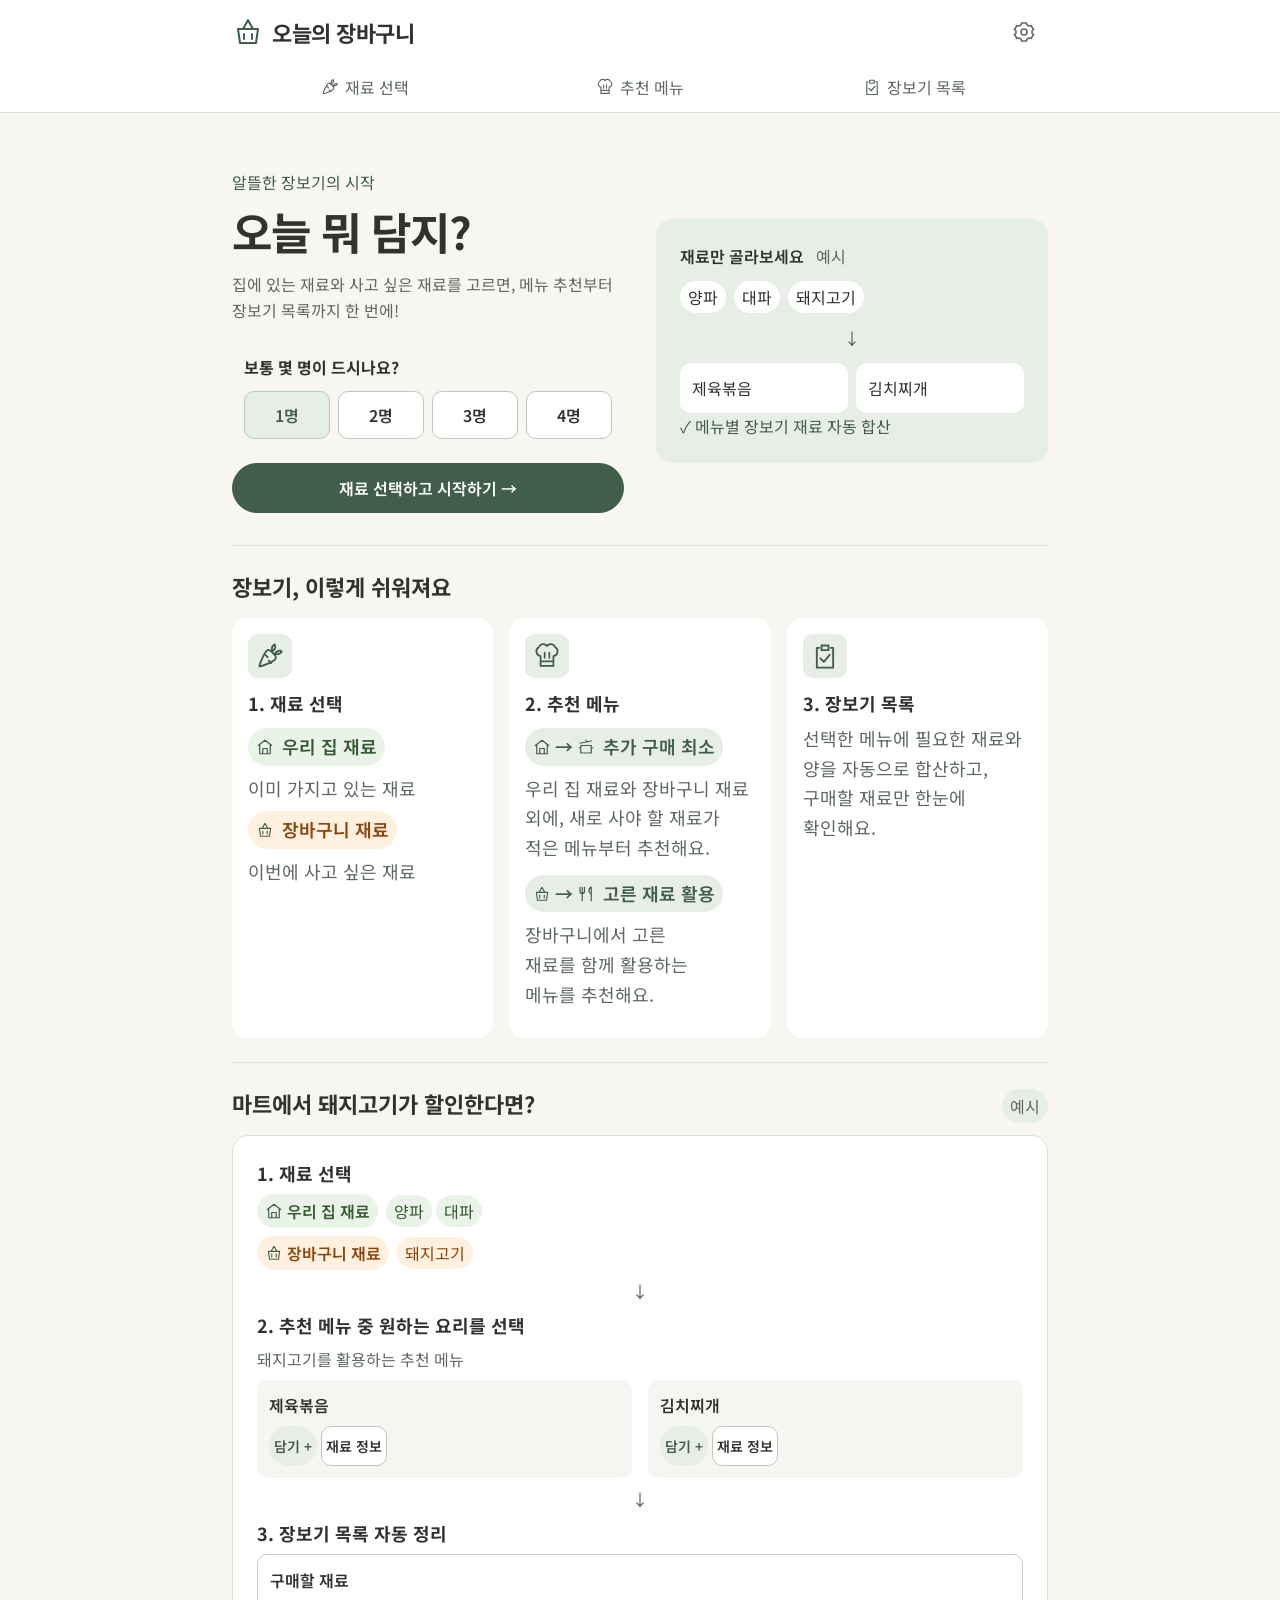
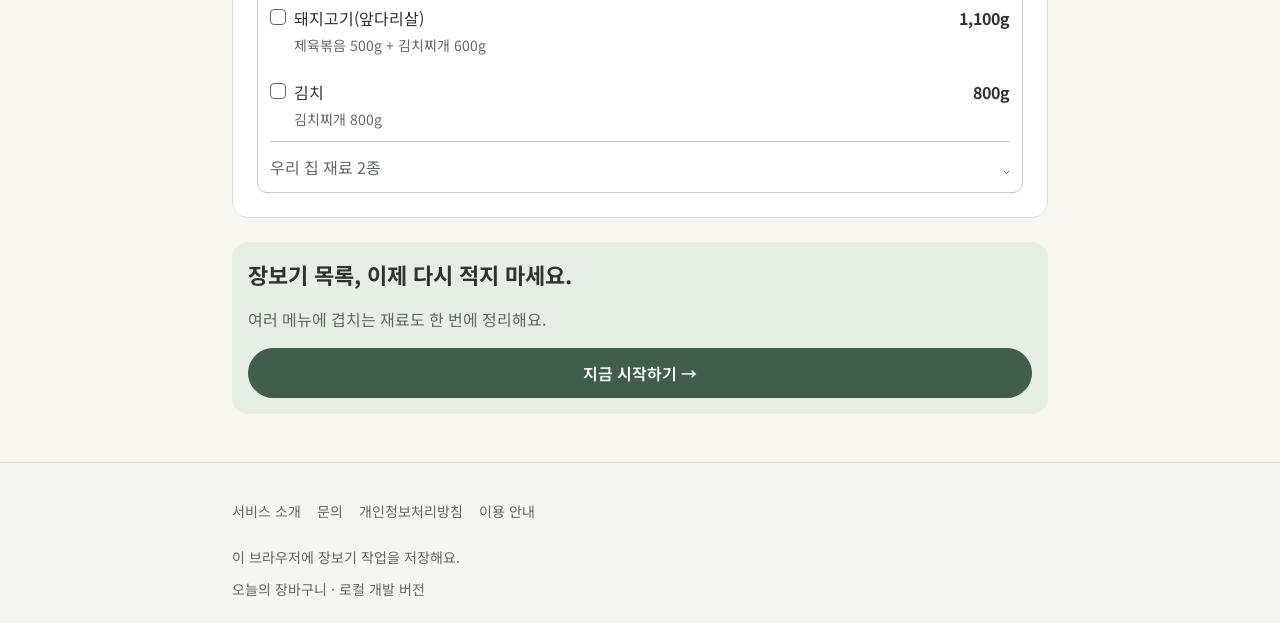
==== commit dfcb64d7: "홈화면 수정2" ====
--- a/index.html
+++ b/index.html
@@ -19,9 +19,9 @@
   <main id="main" class="container"><div id="warnings" aria-live="polite"></div><section class="landing-hero" aria-labelledby="landing-title"><div class="landing-intro"><p class="landing-eyebrow">알뜰한 장보기의 시작</p><h1 id="landing-title">오늘 뭐 담지?</h1><p class="landing-lead">집에 있는 재료와 사고 싶은 재료를 고르면, 메뉴 추천부터 장보기 목록까지 한 번에!</p><div id="app"></div></div><aside class="landing-preview" aria-label="장보기 흐름 예시"><p class="landing-preview-label">재료만 골라보세요 <span class="landing-badge">예시</span></p><div class="landing-tags"><span>양파</span><span>대파</span><span>돼지고기</span></div><p class="landing-arrow" aria-hidden="true">↓</p><div class="landing-preview-menus"><span>제육볶음</span><span>김치찌개</span></div><p class="landing-preview-result">✓ 메뉴별 장보기 재료 자동 합산</p></aside></section>
 <section class="landing-how" aria-labelledby="how-title"><h2 id="how-title">장보기, 이렇게 쉬워져요</h2><ol class="landing-steps">
 <li><svg class="landing-icon" viewBox="0 0 24 24" fill="none" stroke="currentColor" stroke-width="1.6" stroke-linecap="round" stroke-linejoin="round" aria-hidden="true" focusable="false"><path d="M13 8c-2-2-4-1-5 1C6 12 3 19 3 21c2 0 9-3 12-5 2-1 3-3 1-5l-3-3ZM14 8c-1-3 0-5 2-6 1 2 1 4-2 6Zm2 2c3-3 5-3 6-2-1 2-3 3-6 2M8 11l2 2m1 3 2 2"/></svg><div><h3><span>1.</span> 재료 선택</h3><dl class="landing-ingredient-types"><div><dt class="landing-owned"><svg class="landing-small-icon" viewBox="0 0 24 24" fill="none" stroke="currentColor" stroke-width="1.6" stroke-linecap="round" stroke-linejoin="round" aria-hidden="true" focusable="false"><path d="M3 10 12 3l9 7M5 9v12h14V9M9 21v-7h6v7"/></svg>우리 집 재료</dt><dd>이미 가지고 있는 재료</dd></div><div><dt class="landing-planned"><svg class="landing-small-icon" viewBox="0 0 32 32" fill="none" stroke="currentColor" stroke-width="2" stroke-linecap="round" stroke-linejoin="round" aria-hidden="true" focusable="false"><path d="M6 13h20l-2 14H8L6 13Z M11 13l5-9 5 9 M12 18v5 M20 18v5"/></svg>장바구니 재료</dt><dd>이번에 사고 싶은 재료</dd></div></dl></div></li>
-<li><svg class="landing-icon" viewBox="0 0 48 48" fill="none" aria-hidden="true" focusable="false"><path d="M13 24a8 8 0 0 1-3-15 8 8 0 0 1 14-2 8 8 0 0 1 14 2 8 8 0 0 1-3 15v17H13V24Z M13 33h22 M20 18v9 M28 18v9" stroke="currentColor" stroke-width="3" stroke-linecap="round" stroke-linejoin="round"/></svg><div><h3><span>2.</span> 추천 메뉴</h3><dl><dt><span class="landing-method-icons"><svg class="landing-small-icon" viewBox="0 0 24 24" fill="none" stroke="currentColor" stroke-width="1.6" stroke-linecap="round" stroke-linejoin="round" aria-hidden="true" focusable="false"><path d="M3 10 12 3l9 7M5 9v12h14V9M9 21v-7h6v7"/></svg><span aria-hidden="true">→</span><svg class="landing-small-icon" viewBox="0 0 24 24" fill="none" stroke="currentColor" stroke-width="1.6" stroke-linecap="round" stroke-linejoin="round" aria-hidden="true" focusable="false"><path d="M5 10h14v10H5V10ZM3 13h2m14 0h2M4 7l15-3M12 3l1 2"/></svg></span>추가 구매 최소</dt><dd>우리 집 재료와 장바구니 재료 외에, 새로 사야 할 재료가 적은 메뉴부터 추천해요.</dd><dt><span class="landing-method-icons"><svg class="landing-small-icon" viewBox="0 0 32 32" fill="none" stroke="currentColor" stroke-width="2" stroke-linecap="round" stroke-linejoin="round" aria-hidden="true" focusable="false"><path d="M6 13h20l-2 14H8L6 13Z M11 13l5-9 5 9 M12 18v5 M20 18v5"/></svg><span aria-hidden="true">→</span><svg class="landing-small-icon" viewBox="0 0 24 24" fill="none" stroke="currentColor" stroke-width="1.6" stroke-linecap="round" stroke-linejoin="round" aria-hidden="true" focusable="false"><path d="M4 3v6c0 3 6 3 6 0V3M7 3v18M18 3c-3 3-3 8 1 9V3Zm1 9v9"/></svg></span>고른 재료 활용</dt><dd>‘장바구니 재료’에서 쓸 재료를 골라보세요. 고른 재료가 함께 들어가는 메뉴를 추천해요.</dd></dl></div></li>
+<li><svg class="landing-icon" viewBox="0 0 48 48" fill="none" aria-hidden="true" focusable="false"><path d="M13 24a8 8 0 0 1-3-15 8 8 0 0 1 14-2 8 8 0 0 1 14 2 8 8 0 0 1-3 15v17H13V24Z M13 33h22 M20 18v9 M28 18v9" stroke="currentColor" stroke-width="3" stroke-linecap="round" stroke-linejoin="round"/></svg><div><h3><span>2.</span> 추천 메뉴</h3><dl><dt><span class="landing-method-icons"><svg class="landing-small-icon" viewBox="0 0 24 24" fill="none" stroke="currentColor" stroke-width="1.6" stroke-linecap="round" stroke-linejoin="round" aria-hidden="true" focusable="false"><path d="M3 10 12 3l9 7M5 9v12h14V9M9 21v-7h6v7"/></svg><span aria-hidden="true">→</span><svg class="landing-small-icon" viewBox="0 0 24 24" fill="none" stroke="currentColor" stroke-width="1.6" stroke-linecap="round" stroke-linejoin="round" aria-hidden="true" focusable="false"><path d="M5 10h14v10H5V10ZM3 13h2m14 0h2M4 7l15-3M12 3l1 2"/></svg></span>추가 구매 최소</dt><dd>우리 집 재료와 장바구니 재료 외에, 새로 사야 할 재료가 적은 메뉴부터 추천해요.</dd><dt><span class="landing-method-icons"><svg class="landing-small-icon" viewBox="0 0 32 32" fill="none" stroke="currentColor" stroke-width="2" stroke-linecap="round" stroke-linejoin="round" aria-hidden="true" focusable="false"><path d="M6 13h20l-2 14H8L6 13Z M11 13l5-9 5 9 M12 18v5 M20 18v5"/></svg><span aria-hidden="true">→</span><svg class="landing-small-icon" viewBox="0 0 24 24" fill="none" stroke="currentColor" stroke-width="1.6" stroke-linecap="round" stroke-linejoin="round" aria-hidden="true" focusable="false"><path d="M4 3v6c0 3 6 3 6 0V3M7 3v18M18 3c-3 3-3 8 1 9V3Zm1 9v9"/></svg></span>고른 재료 활용</dt><dd>장바구니에서 고른 재료를 함께 활용하는 메뉴를 추천해요.</dd></dl></div></li>
 <li><svg class="landing-icon" viewBox="0 0 24 24" fill="none" stroke="currentColor" stroke-width="1.6" stroke-linecap="round" stroke-linejoin="round" aria-hidden="true" focusable="false"><path d="M9 3h6v4H9V3ZM7 5H5v17h14V5h-2M8 14l3 3 5-6"/></svg><div><h3><span>3.</span> 장보기 목록</h3><p>선택한 메뉴에 필요한 재료와 양을 자동으로 합산하고, 구매할 재료만 한눈에 확인해요.</p></div></li></ol></section>
-<section class="landing-example" aria-labelledby="example-title"><div class="landing-section-title"><h2 id="example-title">마트에서 돼지고기가 할인한다면?</h2><span class="landing-badge">예시</span></div><div class="landing-demo"><div class="landing-demo-flow"><div><h3 class="landing-demo-step">1. 재료 선택</h3><div class="landing-demo-ingredients"><div class="landing-demo-ingredient-row"><strong><svg class="landing-small-icon" viewBox="0 0 24 24" fill="none" stroke="currentColor" stroke-width="1.6" stroke-linecap="round" stroke-linejoin="round" aria-hidden="true"><path d="M3 10 12 3l9 7M5 9v12h14V9M9 21v-7h6v7"/></svg>우리 집 재료</strong><div class="landing-tags"><span class="landing-owned">양파</span><span class="landing-owned">대파</span></div></div><div class="landing-demo-ingredient-row"><strong><svg class="landing-small-icon" viewBox="0 0 32 32" fill="none" stroke="currentColor" stroke-width="2" stroke-linecap="round" stroke-linejoin="round" aria-hidden="true"><path d="M6 13h20l-2 14H8L6 13Z M11 13l5-9 5 9 M12 18v5 M20 18v5"/></svg>장바구니 재료</strong><div class="landing-tags"><span class="landing-planned">돼지고기</span></div></div></div></div><p class="landing-arrow" aria-hidden="true">↓</p><div><h3 class="landing-demo-step">2. 추천 메뉴 중 원하는 요리를 선택</h3><p class="landing-demo-description">돼지고기를 활용하는 추천 메뉴</p><div class="landing-demo-menus"><figure><figcaption>제육볶음</figcaption><div class="landing-demo-actions" aria-label="예시 버튼: 실제 목록에 추가되지 않아요"><span class="button primary">담기 +</span><span class="button">재료 정보</span></div></figure><figure><figcaption>김치찌개</figcaption><div class="landing-demo-actions" aria-label="예시 버튼: 실제 목록에 추가되지 않아요"><span class="button primary">담기 +</span><span class="button">재료 정보</span></div></figure></div></div><p class="landing-arrow" aria-hidden="true">↓</p><div class="landing-list-preview"><h3 class="landing-demo-step">3. 장보기 목록 자동 정리</h3><div class="landing-shopping-preview"><p class="landing-shopping-heading">구매할 재료</p><div class="landing-shopping-row"><span>돼지고기</span><strong>600g</strong></div><p class="landing-owned-summary">우리 집 재료 2종 <span aria-hidden="true">⌄</span></p></div></div></div></div><p class="landing-disclaimer">메뉴와 600g은 서비스 이해를 돕기 위한 예시예요. 실제 추천 메뉴와 필요량은 선택한 레시피와 인분에 따라 달라져요.</p></section>
+<section class="landing-example" aria-labelledby="example-title"><div class="landing-section-title"><h2 id="example-title">마트에서 돼지고기가 할인한다면?</h2><span class="landing-badge">예시</span></div><div class="landing-demo"><div class="landing-demo-flow"><div><h3 class="landing-demo-step">1. 재료 선택</h3><div class="landing-demo-ingredients"><div class="landing-demo-ingredient-row"><strong><svg class="landing-small-icon" viewBox="0 0 24 24" fill="none" stroke="currentColor" stroke-width="1.6" stroke-linecap="round" stroke-linejoin="round" aria-hidden="true"><path d="M3 10 12 3l9 7M5 9v12h14V9M9 21v-7h6v7"/></svg>우리 집 재료</strong><div class="landing-tags"><span class="landing-owned">양파</span><span class="landing-owned">대파</span></div></div><div class="landing-demo-ingredient-row"><strong><svg class="landing-small-icon" viewBox="0 0 32 32" fill="none" stroke="currentColor" stroke-width="2" stroke-linecap="round" stroke-linejoin="round" aria-hidden="true"><path d="M6 13h20l-2 14H8L6 13Z M11 13l5-9 5 9 M12 18v5 M20 18v5"/></svg>장바구니 재료</strong><div class="landing-tags"><span class="landing-planned">돼지고기</span></div></div></div></div><p class="landing-arrow" aria-hidden="true">↓</p><div><h3 class="landing-demo-step">2. 추천 메뉴 중 원하는 요리를 선택</h3><p class="landing-demo-description">돼지고기를 활용하는 추천 메뉴</p><div class="landing-demo-menus"><figure><figcaption>제육볶음</figcaption><div class="landing-demo-actions" aria-label="예시 버튼: 실제 목록에 추가되지 않아요"><span class="button primary">담기 +</span><span class="button">재료 정보</span></div></figure><figure><figcaption>김치찌개</figcaption><div class="landing-demo-actions" aria-label="예시 버튼: 실제 목록에 추가되지 않아요"><span class="button primary">담기 +</span><span class="button">재료 정보</span></div></figure></div></div><p class="landing-arrow" aria-hidden="true">↓</p><div class="landing-list-preview"><h3 class="landing-demo-step">3. 장보기 목록 자동 정리</h3><div class="landing-shopping-preview"><p class="landing-shopping-heading">구매할 재료</p><div class="landing-shopping-row"><span class="landing-demo-checkbox" aria-hidden="true"></span><div><span>돼지고기(앞다리살)</span><small>제육볶음 500g + 김치찌개 600g</small></div><strong>1,100g</strong></div><div class="landing-shopping-row"><span class="landing-demo-checkbox" aria-hidden="true"></span><div><span>김치</span><small>김치찌개 800g</small></div><strong>800g</strong></div><p class="landing-owned-summary">우리 집 재료 2종 <span aria-hidden="true">⌄</span></p></div></div></div></div></section>
 <section class="landing-final"><h2>장보기 목록, 이제 다시 적지 마세요.</h2><p>여러 메뉴에 겹치는 재료도 한 번에 정리해요.</p><a class="button primary" href="ingredients.html">지금 시작하기 →</a></section><p id="live" role="status" aria-live="polite" aria-atomic="true"></p><noscript><p class="notice warning">재료 선택과 추천 메뉴에는 JavaScript가 필요해요. 브라우저 설정에서 허용해 주세요.</p></noscript></main>
   <footer class="site-footer"><div class="container"><nav class="footer-links" aria-label="서비스 안내"><a href="about.html">서비스 소개</a><a href="contact.html">문의</a><a href="privacy.html">개인정보처리방침</a><a href="terms.html">이용 안내</a></nav><p class="muted">이 브라우저에 장보기 작업을 저장해요.</p><p class="muted">오늘의 장바구니 · 로컬 개발 버전</p></div></footer>
 </body>
--- a/css/style.css
+++ b/css/style.css
@@ -4,6 +4,7 @@
   --home-mobile-title: 30px; --home-mobile-title-line: 40px;
   --home-mobile-padding: 10px; --home-mobile-icon: 26px;
   --home-guide-size: clamp(16px,calc(12px + 1vw),18px);
+  --home-preview-border: #C8CEC5; --home-demo-checkbox-size: 16px;
   --picker-chip-height: 40px; --picker-tab-height: 44px; --picker-filter-height: 36px;
   --pantry-bg: #EAF3E7; --pantry-text: #365B34; --pantry-border: #B4CBB0;
   --interest-bg: #FFF0DF; --interest-text: #8A460D; --interest-border: #E8BF94;
@@ -448,12 +449,15 @@
 body[data-page=home] .landing-demo-menus small { display: block; font-size: var(--selected-basis-size); font-weight: var(--weight-normal); color: var(--muted); }
 body[data-page=home] .landing-list-preview { padding: 0; }
 body[data-page=home] .landing-list-preview .landing-demo-step { margin-top: 0; }
-body[data-page=home] .landing-shopping-preview { padding: var(--s3); border: var(--line) solid var(--divider); border-radius: var(--radius-control); }
+body[data-page=home] .landing-shopping-preview { padding: var(--s3); border: var(--line) solid var(--home-preview-border); border-radius: var(--radius-control); }
 body[data-page=home] .landing-shopping-preview .landing-shopping-heading { margin-top: 0; }
 body[data-page=home] .landing-shopping-heading { font-weight: var(--weight-button); margin-top: var(--s3); }
-body[data-page=home] .landing-shopping-row { display: flex; justify-content: space-between; gap: var(--s3); padding-block: var(--s3); border-bottom: var(--line) solid var(--divider); }
-body[data-page=home] .landing-owned-summary { display: flex; justify-content: space-between; gap: var(--s2); padding-top: var(--s3); color: var(--muted); }
-body[data-page=home] .landing-disclaimer { color: var(--muted); margin-bottom: 0; }
+body[data-page=home] .landing-shopping-row { display: grid; grid-template-columns: var(--home-demo-checkbox-size) minmax(0,1fr) max-content; align-items: start; gap: var(--s2); padding-block: var(--s3); }
+body[data-page=home] .landing-demo-checkbox { width: var(--home-demo-checkbox-size); height: var(--home-demo-checkbox-size); margin-top: var(--s1); border: var(--line) solid var(--muted); border-radius: var(--s1); }
+body[data-page=home] .landing-shopping-row > div { min-width: 0; }
+body[data-page=home] .landing-shopping-row strong { flex-shrink: 0; white-space: nowrap; }
+body[data-page=home] .landing-shopping-row small { display: block; margin-top: var(--s1); color: var(--muted); font-size: var(--selected-basis-size); line-height: var(--selected-basis-line); }
+body[data-page=home] .landing-owned-summary { display: flex; justify-content: space-between; gap: var(--s2); padding-top: var(--s3); border-top: var(--line) solid var(--home-preview-border); color: var(--muted); }
 body[data-page=home] .landing-final { background: var(--secondary); padding: var(--s4); border-radius: var(--radius-card); }
 body[data-page=home] .landing-final p { color: var(--muted); margin: 0 0 var(--s4); }
 @media (min-width: 900px) {
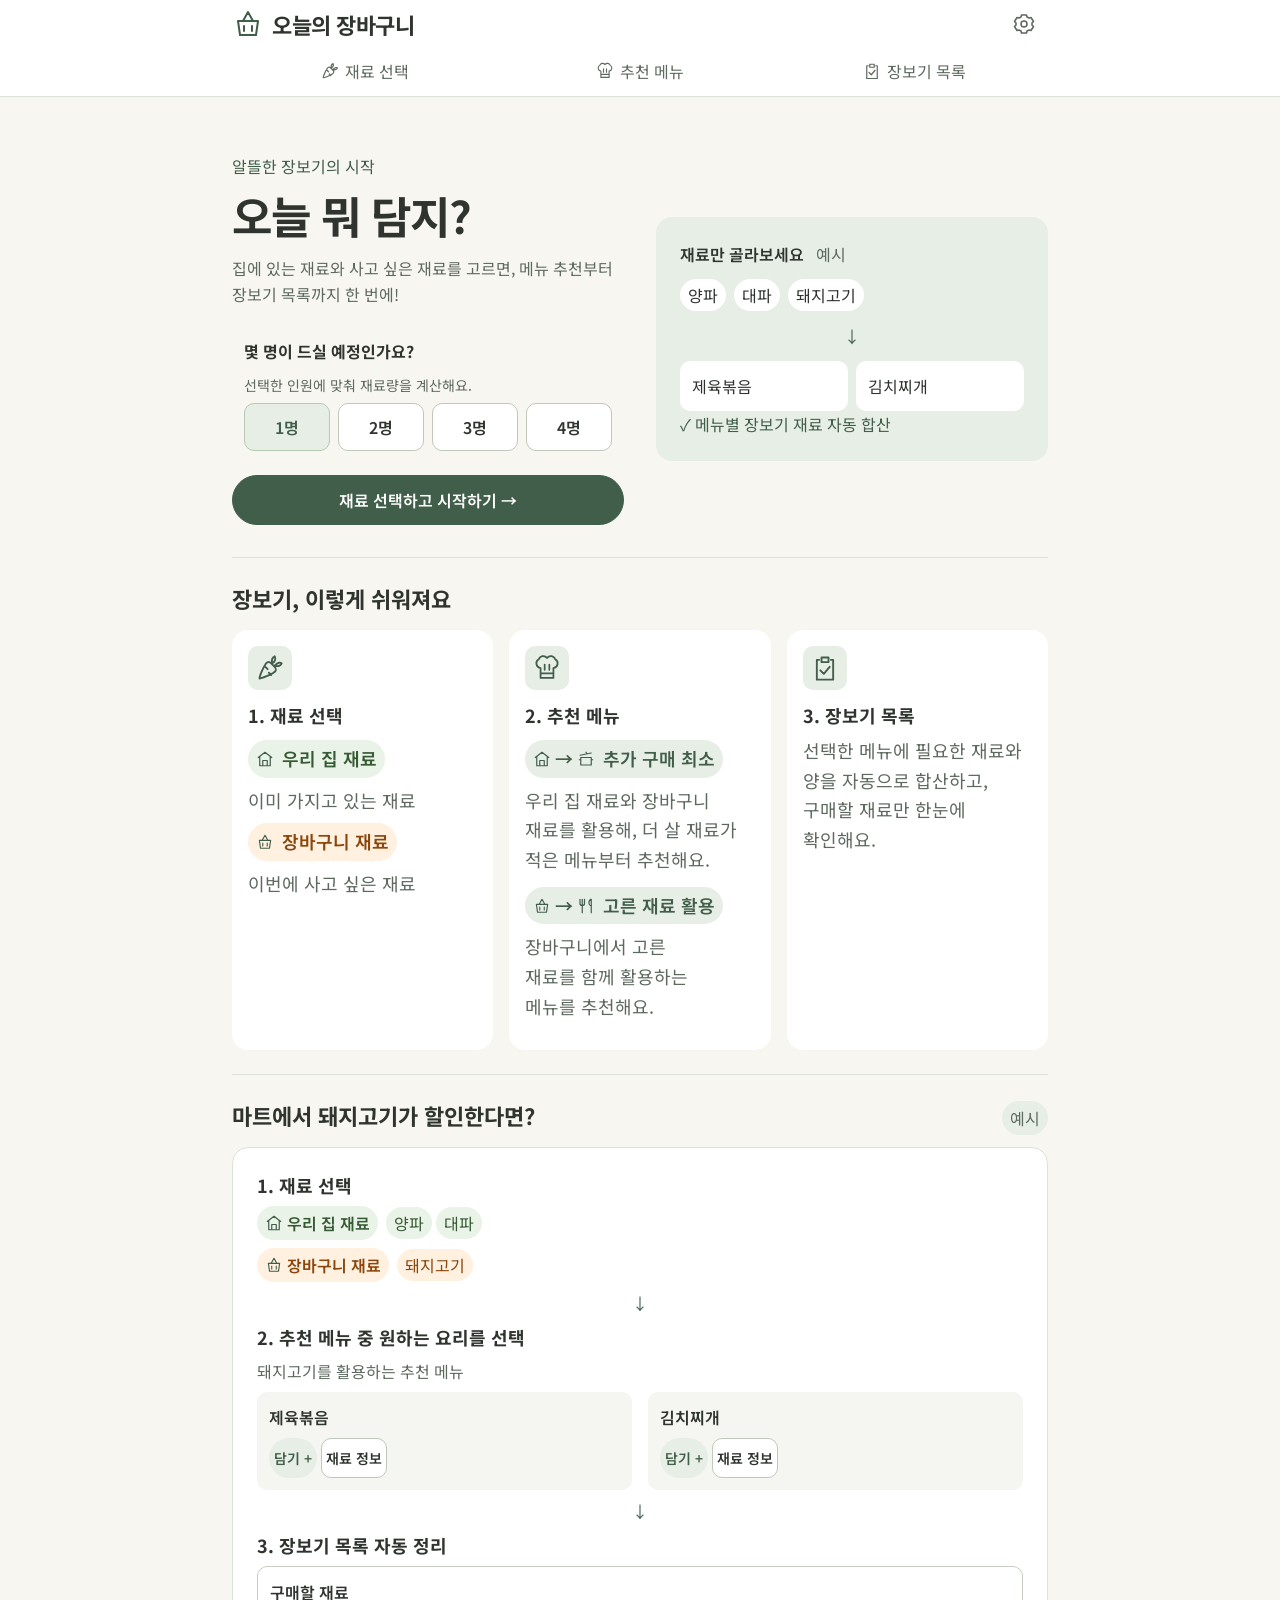
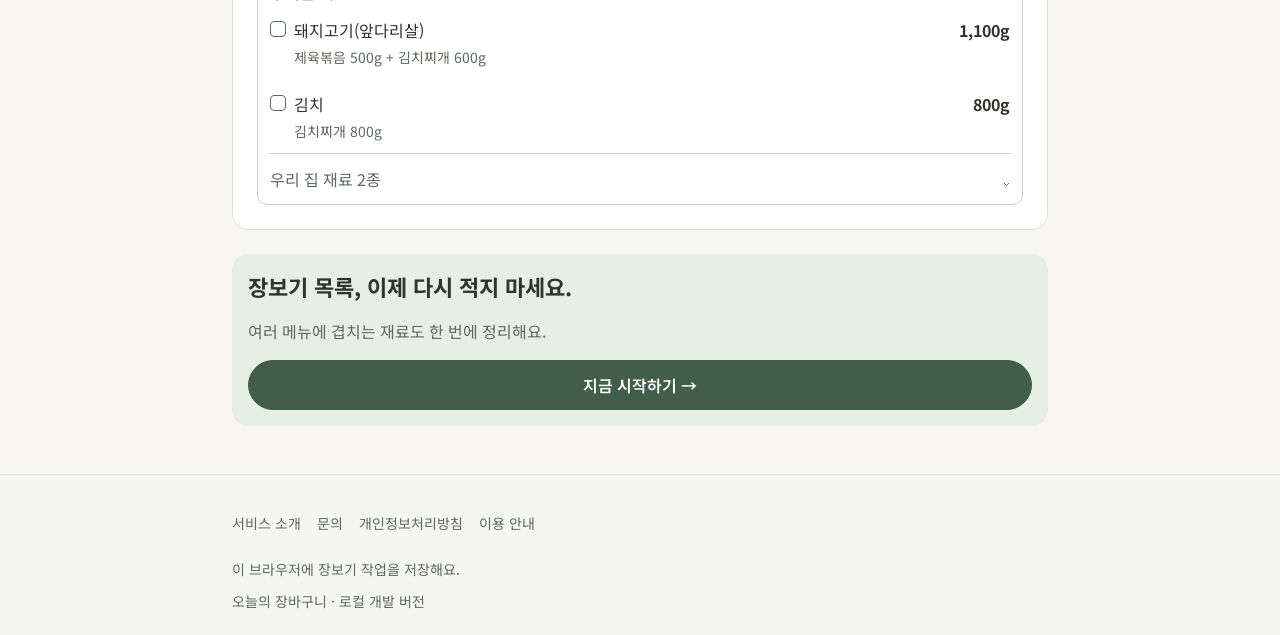
==== commit 7a400f5d: "홈화면 수정 3" ====
--- a/index.html
+++ b/index.html
@@ -19,7 +19,7 @@
   <main id="main" class="container"><div id="warnings" aria-live="polite"></div><section class="landing-hero" aria-labelledby="landing-title"><div class="landing-intro"><p class="landing-eyebrow">알뜰한 장보기의 시작</p><h1 id="landing-title">오늘 뭐 담지?</h1><p class="landing-lead">집에 있는 재료와 사고 싶은 재료를 고르면, 메뉴 추천부터 장보기 목록까지 한 번에!</p><div id="app"></div></div><aside class="landing-preview" aria-label="장보기 흐름 예시"><p class="landing-preview-label">재료만 골라보세요 <span class="landing-badge">예시</span></p><div class="landing-tags"><span>양파</span><span>대파</span><span>돼지고기</span></div><p class="landing-arrow" aria-hidden="true">↓</p><div class="landing-preview-menus"><span>제육볶음</span><span>김치찌개</span></div><p class="landing-preview-result">✓ 메뉴별 장보기 재료 자동 합산</p></aside></section>
 <section class="landing-how" aria-labelledby="how-title"><h2 id="how-title">장보기, 이렇게 쉬워져요</h2><ol class="landing-steps">
 <li><svg class="landing-icon" viewBox="0 0 24 24" fill="none" stroke="currentColor" stroke-width="1.6" stroke-linecap="round" stroke-linejoin="round" aria-hidden="true" focusable="false"><path d="M13 8c-2-2-4-1-5 1C6 12 3 19 3 21c2 0 9-3 12-5 2-1 3-3 1-5l-3-3ZM14 8c-1-3 0-5 2-6 1 2 1 4-2 6Zm2 2c3-3 5-3 6-2-1 2-3 3-6 2M8 11l2 2m1 3 2 2"/></svg><div><h3><span>1.</span> 재료 선택</h3><dl class="landing-ingredient-types"><div><dt class="landing-owned"><svg class="landing-small-icon" viewBox="0 0 24 24" fill="none" stroke="currentColor" stroke-width="1.6" stroke-linecap="round" stroke-linejoin="round" aria-hidden="true" focusable="false"><path d="M3 10 12 3l9 7M5 9v12h14V9M9 21v-7h6v7"/></svg>우리 집 재료</dt><dd>이미 가지고 있는 재료</dd></div><div><dt class="landing-planned"><svg class="landing-small-icon" viewBox="0 0 32 32" fill="none" stroke="currentColor" stroke-width="2" stroke-linecap="round" stroke-linejoin="round" aria-hidden="true" focusable="false"><path d="M6 13h20l-2 14H8L6 13Z M11 13l5-9 5 9 M12 18v5 M20 18v5"/></svg>장바구니 재료</dt><dd>이번에 사고 싶은 재료</dd></div></dl></div></li>
-<li><svg class="landing-icon" viewBox="0 0 48 48" fill="none" aria-hidden="true" focusable="false"><path d="M13 24a8 8 0 0 1-3-15 8 8 0 0 1 14-2 8 8 0 0 1 14 2 8 8 0 0 1-3 15v17H13V24Z M13 33h22 M20 18v9 M28 18v9" stroke="currentColor" stroke-width="3" stroke-linecap="round" stroke-linejoin="round"/></svg><div><h3><span>2.</span> 추천 메뉴</h3><dl><dt><span class="landing-method-icons"><svg class="landing-small-icon" viewBox="0 0 24 24" fill="none" stroke="currentColor" stroke-width="1.6" stroke-linecap="round" stroke-linejoin="round" aria-hidden="true" focusable="false"><path d="M3 10 12 3l9 7M5 9v12h14V9M9 21v-7h6v7"/></svg><span aria-hidden="true">→</span><svg class="landing-small-icon" viewBox="0 0 24 24" fill="none" stroke="currentColor" stroke-width="1.6" stroke-linecap="round" stroke-linejoin="round" aria-hidden="true" focusable="false"><path d="M5 10h14v10H5V10ZM3 13h2m14 0h2M4 7l15-3M12 3l1 2"/></svg></span>추가 구매 최소</dt><dd>우리 집 재료와 장바구니 재료 외에, 새로 사야 할 재료가 적은 메뉴부터 추천해요.</dd><dt><span class="landing-method-icons"><svg class="landing-small-icon" viewBox="0 0 32 32" fill="none" stroke="currentColor" stroke-width="2" stroke-linecap="round" stroke-linejoin="round" aria-hidden="true" focusable="false"><path d="M6 13h20l-2 14H8L6 13Z M11 13l5-9 5 9 M12 18v5 M20 18v5"/></svg><span aria-hidden="true">→</span><svg class="landing-small-icon" viewBox="0 0 24 24" fill="none" stroke="currentColor" stroke-width="1.6" stroke-linecap="round" stroke-linejoin="round" aria-hidden="true" focusable="false"><path d="M4 3v6c0 3 6 3 6 0V3M7 3v18M18 3c-3 3-3 8 1 9V3Zm1 9v9"/></svg></span>고른 재료 활용</dt><dd>장바구니에서 고른 재료를 함께 활용하는 메뉴를 추천해요.</dd></dl></div></li>
+<li><svg class="landing-icon" viewBox="0 0 48 48" fill="none" aria-hidden="true" focusable="false"><path d="M13 24a8 8 0 0 1-3-15 8 8 0 0 1 14-2 8 8 0 0 1 14 2 8 8 0 0 1-3 15v17H13V24Z M13 33h22 M20 18v9 M28 18v9" stroke="currentColor" stroke-width="3" stroke-linecap="round" stroke-linejoin="round"/></svg><div><h3><span>2.</span> 추천 메뉴</h3><dl><dt><span class="landing-method-icons"><svg class="landing-small-icon" viewBox="0 0 24 24" fill="none" stroke="currentColor" stroke-width="1.6" stroke-linecap="round" stroke-linejoin="round" aria-hidden="true" focusable="false"><path d="M3 10 12 3l9 7M5 9v12h14V9M9 21v-7h6v7"/></svg><span aria-hidden="true">→</span><svg class="landing-small-icon" viewBox="0 0 24 24" fill="none" stroke="currentColor" stroke-width="1.6" stroke-linecap="round" stroke-linejoin="round" aria-hidden="true" focusable="false"><path d="M5 10h14v10H5V10ZM3 13h2m14 0h2M4 7l15-3M12 3l1 2"/></svg></span>추가 구매 최소</dt><dd>우리 집 재료와 장바구니 재료를 활용해, 더 살 재료가 적은 메뉴부터 추천해요.</dd><dt><span class="landing-method-icons"><svg class="landing-small-icon" viewBox="0 0 32 32" fill="none" stroke="currentColor" stroke-width="2" stroke-linecap="round" stroke-linejoin="round" aria-hidden="true" focusable="false"><path d="M6 13h20l-2 14H8L6 13Z M11 13l5-9 5 9 M12 18v5 M20 18v5"/></svg><span aria-hidden="true">→</span><svg class="landing-small-icon" viewBox="0 0 24 24" fill="none" stroke="currentColor" stroke-width="1.6" stroke-linecap="round" stroke-linejoin="round" aria-hidden="true" focusable="false"><path d="M4 3v6c0 3 6 3 6 0V3M7 3v18M18 3c-3 3-3 8 1 9V3Zm1 9v9"/></svg></span>고른 재료 활용</dt><dd>장바구니에서 고른 재료를 함께 활용하는 메뉴를 추천해요.</dd></dl></div></li>
 <li><svg class="landing-icon" viewBox="0 0 24 24" fill="none" stroke="currentColor" stroke-width="1.6" stroke-linecap="round" stroke-linejoin="round" aria-hidden="true" focusable="false"><path d="M9 3h6v4H9V3ZM7 5H5v17h14V5h-2M8 14l3 3 5-6"/></svg><div><h3><span>3.</span> 장보기 목록</h3><p>선택한 메뉴에 필요한 재료와 양을 자동으로 합산하고, 구매할 재료만 한눈에 확인해요.</p></div></li></ol></section>
 <section class="landing-example" aria-labelledby="example-title"><div class="landing-section-title"><h2 id="example-title">마트에서 돼지고기가 할인한다면?</h2><span class="landing-badge">예시</span></div><div class="landing-demo"><div class="landing-demo-flow"><div><h3 class="landing-demo-step">1. 재료 선택</h3><div class="landing-demo-ingredients"><div class="landing-demo-ingredient-row"><strong><svg class="landing-small-icon" viewBox="0 0 24 24" fill="none" stroke="currentColor" stroke-width="1.6" stroke-linecap="round" stroke-linejoin="round" aria-hidden="true"><path d="M3 10 12 3l9 7M5 9v12h14V9M9 21v-7h6v7"/></svg>우리 집 재료</strong><div class="landing-tags"><span class="landing-owned">양파</span><span class="landing-owned">대파</span></div></div><div class="landing-demo-ingredient-row"><strong><svg class="landing-small-icon" viewBox="0 0 32 32" fill="none" stroke="currentColor" stroke-width="2" stroke-linecap="round" stroke-linejoin="round" aria-hidden="true"><path d="M6 13h20l-2 14H8L6 13Z M11 13l5-9 5 9 M12 18v5 M20 18v5"/></svg>장바구니 재료</strong><div class="landing-tags"><span class="landing-planned">돼지고기</span></div></div></div></div><p class="landing-arrow" aria-hidden="true">↓</p><div><h3 class="landing-demo-step">2. 추천 메뉴 중 원하는 요리를 선택</h3><p class="landing-demo-description">돼지고기를 활용하는 추천 메뉴</p><div class="landing-demo-menus"><figure><figcaption>제육볶음</figcaption><div class="landing-demo-actions" aria-label="예시 버튼: 실제 목록에 추가되지 않아요"><span class="button primary">담기 +</span><span class="button">재료 정보</span></div></figure><figure><figcaption>김치찌개</figcaption><div class="landing-demo-actions" aria-label="예시 버튼: 실제 목록에 추가되지 않아요"><span class="button primary">담기 +</span><span class="button">재료 정보</span></div></figure></div></div><p class="landing-arrow" aria-hidden="true">↓</p><div class="landing-list-preview"><h3 class="landing-demo-step">3. 장보기 목록 자동 정리</h3><div class="landing-shopping-preview"><p class="landing-shopping-heading">구매할 재료</p><div class="landing-shopping-row"><span class="landing-demo-checkbox" aria-hidden="true"></span><div><span>돼지고기(앞다리살)</span><small>제육볶음 500g + 김치찌개 600g</small></div><strong>1,100g</strong></div><div class="landing-shopping-row"><span class="landing-demo-checkbox" aria-hidden="true"></span><div><span>김치</span><small>김치찌개 800g</small></div><strong>800g</strong></div><p class="landing-owned-summary">우리 집 재료 2종 <span aria-hidden="true">⌄</span></p></div></div></div></div></section>
 <section class="landing-final"><h2>장보기 목록, 이제 다시 적지 마세요.</h2><p>여러 메뉴에 겹치는 재료도 한 번에 정리해요.</p><a class="button primary" href="ingredients.html">지금 시작하기 →</a></section><p id="live" role="status" aria-live="polite" aria-atomic="true"></p><noscript><p class="notice warning">재료 선택과 추천 메뉴에는 JavaScript가 필요해요. 브라우저 설정에서 허용해 주세요.</p></noscript></main>
--- a/css/style.css
+++ b/css/style.css
@@ -42,7 +42,7 @@
   --line: 1px; --focus: 3px solid #315E46;
   --shadow-dialog: 0 8px 24px #0F172A26;
   --content-width: 880px; --reading-width: 720px; --settings-width: 640px;
-  --gutter: 16px; --touch: 48px; --header-height: 64px; --nav-height: 48px;
+  --gutter: 16px; --touch: 48px; --header-height: 48px; --nav-height: 48px;
   --title-size: 28px; --title-line: 40px;
   --heading-size: 22px; --heading-line: 32px;
   --body-size: 16px; --body-line: 26px; --small-line: 24px;
@@ -401,6 +401,7 @@
 body[data-page=home] #app { margin: 0; }
 body[data-page=home] .people-setup { padding: var(--s3); margin-bottom: var(--s3); }
 body[data-page=home] .people-setup h2 { font-size: var(--body-size); margin-bottom: var(--s2); }
+body[data-page=home] .people-setup .people-help { color: var(--muted); font-size: var(--selected-basis-size); line-height: var(--selected-basis-line); margin-bottom: var(--s2); }
 body[data-page=home] .landing-preview { display: none; background: var(--secondary); border-radius: var(--radius-card); padding: var(--s5); }
 body[data-page=home] .landing-preview-label { font-weight: var(--weight-button); margin: 0 0 var(--s3); }
 body[data-page=home] .landing-tags { display: flex; flex-wrap: wrap; gap: var(--s2); }
